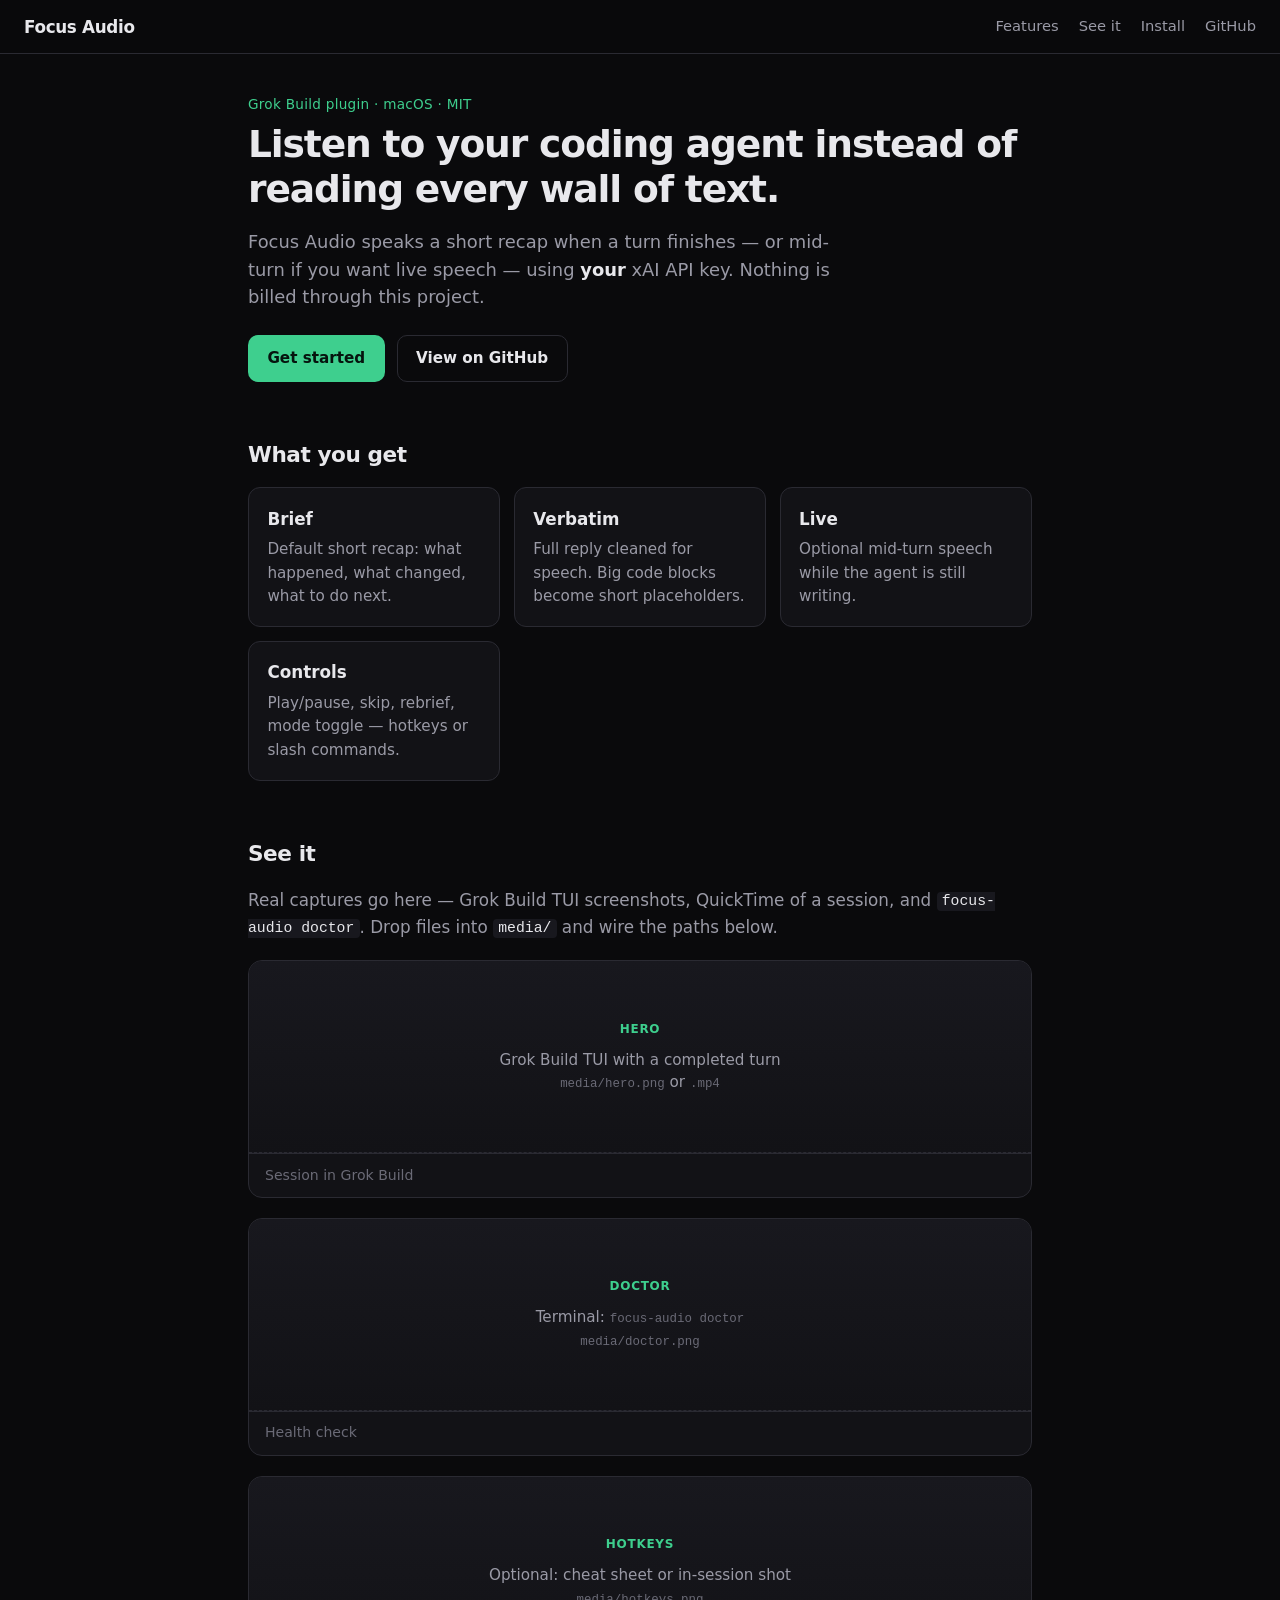
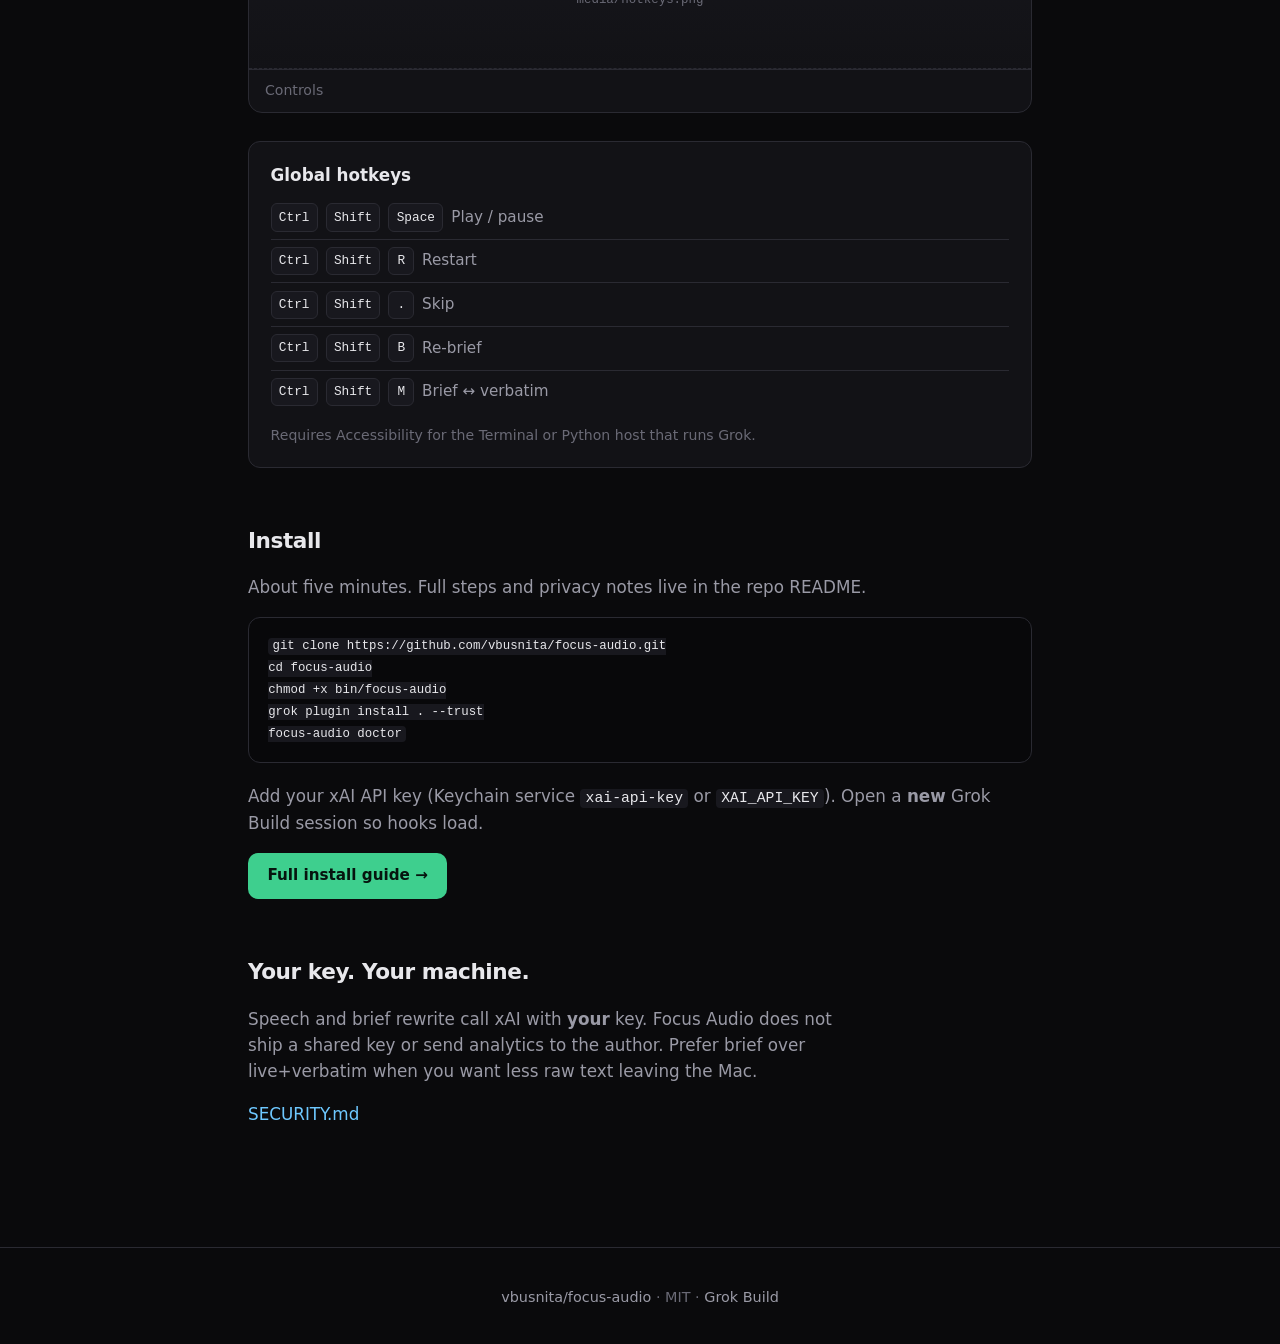
==== website/index.html @ e88de32a "Add Focus Audio showcase site under website/ Dark single-page landing with placeholders for real Gro" ====
<!DOCTYPE html>
<html lang="en">
<head>
  <meta charset="utf-8" />
  <meta name="viewport" content="width=device-width, initial-scale=1" />
  <title>Focus Audio — Spoken briefs for Grok Build</title>
  <meta name="description" content="Listen to your coding agent. Focus Audio speaks brief, verbatim, or live mid-turn audio for Grok Build using your own xAI API key." />
  <meta name="theme-color" content="#0a0a0c" />
  <meta property="og:title" content="Focus Audio" />
  <meta property="og:description" content="Spoken focus briefs for Grok Build — your xAI key, hotkeys, MIT." />
  <meta property="og:type" content="website" />
  <!-- Set after you add a real screenshot:
  <meta property="og:image" content="https://vbusnita.github.io/focus-audio/media/hero.png" />
  -->
  <link rel="stylesheet" href="styles.css" />
</head>
<body>
  <header class="top">
    <a class="brand" href="./">Focus Audio</a>
    <nav>
      <a href="#features">Features</a>
      <a href="#media">See it</a>
      <a href="#install">Install</a>
      <a href="https://github.com/vbusnita/focus-audio">GitHub</a>
    </nav>
  </header>

  <main>
    <section class="hero">
      <p class="eyebrow">Grok Build plugin · macOS · MIT</p>
      <h1>Listen to your coding agent instead of reading every wall of text.</h1>
      <p class="lede">
        Focus Audio speaks a short recap when a turn finishes — or mid-turn if you want live speech —
        using <strong>your</strong> xAI API key. Nothing is billed through this project.
      </p>
      <div class="actions">
        <a class="btn primary" href="https://github.com/vbusnita/focus-audio#install-about-five-minutes">Get started</a>
        <a class="btn ghost" href="https://github.com/vbusnita/focus-audio">View on GitHub</a>
      </div>
    </section>

    <section id="features" class="features">
      <h2>What you get</h2>
      <div class="grid">
        <article>
          <h3>Brief</h3>
          <p>Default short recap: what happened, what changed, what to do next.</p>
        </article>
        <article>
          <h3>Verbatim</h3>
          <p>Full reply cleaned for speech. Big code blocks become short placeholders.</p>
        </article>
        <article>
          <h3>Live</h3>
          <p>Optional mid-turn speech while the agent is still writing.</p>
        </article>
        <article>
          <h3>Controls</h3>
          <p>Play/pause, skip, rebrief, mode toggle — hotkeys or slash commands.</p>
        </article>
      </div>
    </section>

    <section id="media" class="media">
      <h2>See it</h2>
      <p class="section-note">
        Real captures go here — Grok Build TUI screenshots, QuickTime of a session, and
        <code>focus-audio doctor</code>. Drop files into <code>media/</code> and wire the paths below.
      </p>

      <div class="media-grid">
        <figure class="slot" data-slot="hero">
          <div class="placeholder">
            <span class="label">Hero</span>
            <p>Grok Build TUI with a completed turn<br /><code>media/hero.png</code> or <code>.mp4</code></p>
          </div>
          <!-- Uncomment when ready:
          <img src="media/hero.png" alt="Grok Build session with Focus Audio speaking" width="1600" height="1000" />
          <video controls playsinline poster="media/hero-poster.png">
            <source src="media/session.mp4" type="video/mp4" />
          </video>
          -->
          <figcaption>Session in Grok Build</figcaption>
        </figure>

        <figure class="slot" data-slot="doctor">
          <div class="placeholder">
            <span class="label">Doctor</span>
            <p>Terminal: <code>focus-audio doctor</code><br /><code>media/doctor.png</code></p>
          </div>
          <!-- Uncomment when ready:
          <img src="media/doctor.png" alt="focus-audio doctor overall OK" width="1400" height="900" />
          -->
          <figcaption>Health check</figcaption>
        </figure>

        <figure class="slot" data-slot="hotkeys">
          <div class="placeholder">
            <span class="label">Hotkeys</span>
            <p>Optional: cheat sheet or in-session shot<br /><code>media/hotkeys.png</code></p>
          </div>
          <figcaption>Controls</figcaption>
        </figure>
      </div>

      <div class="hotkeys-list">
        <h3>Global hotkeys</h3>
        <ul>
          <li><kbd>Ctrl</kbd><kbd>Shift</kbd><kbd>Space</kbd> Play / pause</li>
          <li><kbd>Ctrl</kbd><kbd>Shift</kbd><kbd>R</kbd> Restart</li>
          <li><kbd>Ctrl</kbd><kbd>Shift</kbd><kbd>.</kbd> Skip</li>
          <li><kbd>Ctrl</kbd><kbd>Shift</kbd><kbd>B</kbd> Re-brief</li>
          <li><kbd>Ctrl</kbd><kbd>Shift</kbd><kbd>M</kbd> Brief ↔ verbatim</li>
        </ul>
        <p class="hint">Requires Accessibility for the Terminal or Python host that runs Grok.</p>
      </div>
    </section>

    <section id="install" class="install">
      <h2>Install</h2>
      <p>About five minutes. Full steps and privacy notes live in the repo README.</p>
      <pre class="code"><code>git clone https://github.com/vbusnita/focus-audio.git
cd focus-audio
chmod +x bin/focus-audio
grok plugin install . --trust
focus-audio doctor</code></pre>
      <p>
        Add your xAI API key (Keychain service <code>xai-api-key</code> or <code>XAI_API_KEY</code>).
        Open a <strong>new</strong> Grok Build session so hooks load.
      </p>
      <a class="btn primary" href="https://github.com/vbusnita/focus-audio#install-about-five-minutes">Full install guide →</a>
    </section>

    <section class="privacy">
      <h2>Your key. Your machine.</h2>
      <p>
        Speech and brief rewrite call xAI with <strong>your</strong> key.
        Focus Audio does not ship a shared key or send analytics to the author.
        Prefer brief over live+verbatim when you want less raw text leaving the Mac.
      </p>
      <a href="https://github.com/vbusnita/focus-audio/blob/main/SECURITY.md">SECURITY.md</a>
    </section>
  </main>

  <footer>
    <p>
      <a href="https://github.com/vbusnita/focus-audio">vbusnita/focus-audio</a>
      · MIT
      · <a href="https://docs.x.ai/build/overview">Grok Build</a>
    </p>
  </footer>
</body>
</html>
---- website/styles.css ----
/* Focus Audio showcase — dark, quiet, product-page */

:root {
  --bg: #0a0a0c;
  --panel: #121216;
  --panel-2: #18181e;
  --border: #2a2a32;
  --text: #e8e8ec;
  --dim: #9a9aa6;
  --muted: #6a6a76;
  --green: #3ecf8e;
  --cyan: #6ec8ff;
  --max: 52rem;
  --font: "SF Pro Text", -apple-system, BlinkMacSystemFont, "Segoe UI", system-ui, sans-serif;
  --mono: "SF Mono", ui-monospace, Menlo, Consolas, monospace;
}

*,
*::before,
*::after {
  box-sizing: border-box;
}

html {
  scroll-behavior: smooth;
}

body {
  margin: 0;
  font-family: var(--font);
  font-size: 1.05rem;
  line-height: 1.55;
  color: var(--text);
  background: var(--bg);
  -webkit-font-smoothing: antialiased;
}

a {
  color: var(--cyan);
  text-decoration: none;
}

a:hover {
  text-decoration: underline;
}

code,
kbd,
pre {
  font-family: var(--mono);
}

/* —— header —— */

.top {
  position: sticky;
  top: 0;
  z-index: 10;
  display: flex;
  align-items: center;
  justify-content: space-between;
  gap: 1rem;
  padding: 0.85rem 1.5rem;
  background: rgba(10, 10, 12, 0.85);
  backdrop-filter: blur(12px);
  border-bottom: 1px solid var(--border);
}

.brand {
  font-weight: 600;
  color: var(--text);
  letter-spacing: -0.02em;
}

.brand:hover {
  text-decoration: none;
  color: var(--green);
}

nav {
  display: flex;
  flex-wrap: wrap;
  gap: 1rem 1.25rem;
  font-size: 0.92rem;
}

nav a {
  color: var(--dim);
}

nav a:hover {
  color: var(--text);
  text-decoration: none;
}

/* —— layout —— */

main {
  max-width: var(--max);
  margin: 0 auto;
  padding: 2.5rem 1.5rem 4rem;
}

section {
  margin-bottom: 3.5rem;
}

h1 {
  font-size: clamp(1.75rem, 4vw, 2.35rem);
  line-height: 1.2;
  letter-spacing: -0.03em;
  font-weight: 650;
  margin: 0.4rem 0 1rem;
}

h2 {
  font-size: 1.35rem;
  letter-spacing: -0.02em;
  margin: 0 0 1rem;
}

h3 {
  font-size: 1.05rem;
  margin: 0 0 0.4rem;
}

.eyebrow {
  color: var(--green);
  font-size: 0.85rem;
  font-weight: 500;
  margin: 0;
  letter-spacing: 0.02em;
}

.lede {
  color: var(--dim);
  font-size: 1.12rem;
  max-width: 38rem;
  margin: 0 0 1.5rem;
}

.lede strong {
  color: var(--text);
  font-weight: 600;
}

.section-note {
  color: var(--dim);
  margin: 0 0 1.25rem;
}

.section-note code {
  font-size: 0.88em;
  color: var(--text);
  background: var(--panel-2);
  padding: 0.1em 0.35em;
  border-radius: 4px;
}

/* —— buttons —— */

.actions {
  display: flex;
  flex-wrap: wrap;
  gap: 0.75rem;
}

.btn {
  display: inline-flex;
  align-items: center;
  padding: 0.65rem 1.15rem;
  border-radius: 10px;
  font-weight: 550;
  font-size: 0.95rem;
  border: 1px solid transparent;
  transition: background 0.15s, border-color 0.15s, color 0.15s;
}

.btn:hover {
  text-decoration: none;
}

.btn.primary {
  background: var(--green);
  color: #06140e;
}

.btn.primary:hover {
  filter: brightness(1.06);
}

.btn.ghost {
  background: transparent;
  color: var(--text);
  border-color: var(--border);
}

.btn.ghost:hover {
  border-color: var(--dim);
  background: var(--panel);
}

/* —— features —— */

.grid {
  display: grid;
  grid-template-columns: repeat(auto-fit, minmax(12rem, 1fr));
  gap: 0.85rem;
}

.grid article {
  background: var(--panel);
  border: 1px solid var(--border);
  border-radius: 12px;
  padding: 1.1rem 1.15rem;
}

.grid p {
  margin: 0;
  color: var(--dim);
  font-size: 0.95rem;
}

/* —— media placeholders —— */

.media-grid {
  display: grid;
  gap: 1.25rem;
}

.slot {
  margin: 0;
  background: var(--panel);
  border: 1px solid var(--border);
  border-radius: 14px;
  overflow: hidden;
}

.slot figcaption {
  padding: 0.65rem 1rem;
  font-size: 0.88rem;
  color: var(--muted);
  border-top: 1px solid var(--border);
}

.placeholder {
  min-height: 12rem;
  display: flex;
  flex-direction: column;
  align-items: center;
  justify-content: center;
  text-align: center;
  padding: 2rem 1.25rem;
  background:
    linear-gradient(180deg, var(--panel-2) 0%, var(--panel) 100%);
  border-bottom: 1px dashed var(--border);
}

.placeholder .label {
  display: inline-block;
  font-size: 0.75rem;
  font-weight: 600;
  text-transform: uppercase;
  letter-spacing: 0.06em;
  color: var(--green);
  margin-bottom: 0.65rem;
}

.placeholder p {
  margin: 0;
  color: var(--dim);
  font-size: 0.95rem;
  line-height: 1.5;
}

.placeholder code {
  font-size: 0.82em;
  color: var(--muted);
}

.slot img,
.slot video {
  display: block;
  width: 100%;
  height: auto;
  vertical-align: middle;
  background: #000;
}

/* when real media is wired, hide placeholder by removing it from HTML */

.hotkeys-list {
  margin-top: 1.75rem;
  padding: 1.25rem 1.35rem;
  background: var(--panel);
  border: 1px solid var(--border);
  border-radius: 12px;
}

.hotkeys-list h3 {
  margin-top: 0;
}

.hotkeys-list ul {
  list-style: none;
  padding: 0;
  margin: 0.5rem 0 0.75rem;
}

.hotkeys-list li {
  display: flex;
  flex-wrap: wrap;
  align-items: center;
  gap: 0.35rem 0.5rem;
  padding: 0.45rem 0;
  border-bottom: 1px solid var(--border);
  color: var(--dim);
  font-size: 0.95rem;
}

.hotkeys-list li:last-of-type {
  border-bottom: none;
}

kbd {
  display: inline-block;
  min-width: 1.6rem;
  padding: 0.2rem 0.45rem;
  font-size: 0.8rem;
  color: var(--text);
  background: var(--panel-2);
  border: 1px solid var(--border);
  border-radius: 6px;
  text-align: center;
}

.hint {
  margin: 0;
  font-size: 0.88rem;
  color: var(--muted);
}

/* —— install —— */

.code {
  margin: 1rem 0 1.25rem;
  padding: 1.1rem 1.2rem;
  background: #08080a;
  border: 1px solid var(--border);
  border-radius: 12px;
  overflow-x: auto;
  font-size: 0.88rem;
  line-height: 1.55;
  color: #c8e6d0;
}

.install p {
  color: var(--dim);
}

.install code {
  font-size: 0.88em;
  background: var(--panel-2);
  padding: 0.1em 0.35em;
  border-radius: 4px;
  color: var(--text);
}

/* —— privacy —— */

.privacy p {
  color: var(--dim);
  max-width: 38rem;
}

/* —— footer —— */

footer {
  border-top: 1px solid var(--border);
  padding: 1.5rem;
  text-align: center;
  color: var(--muted);
  font-size: 0.9rem;
}

footer a {
  color: var(--dim);
}

footer a:hover {
  color: var(--text);
}

@media (max-width: 560px) {
  .top {
    flex-direction: column;
    align-items: flex-start;
  }

  nav {
    gap: 0.75rem 1rem;
  }
}
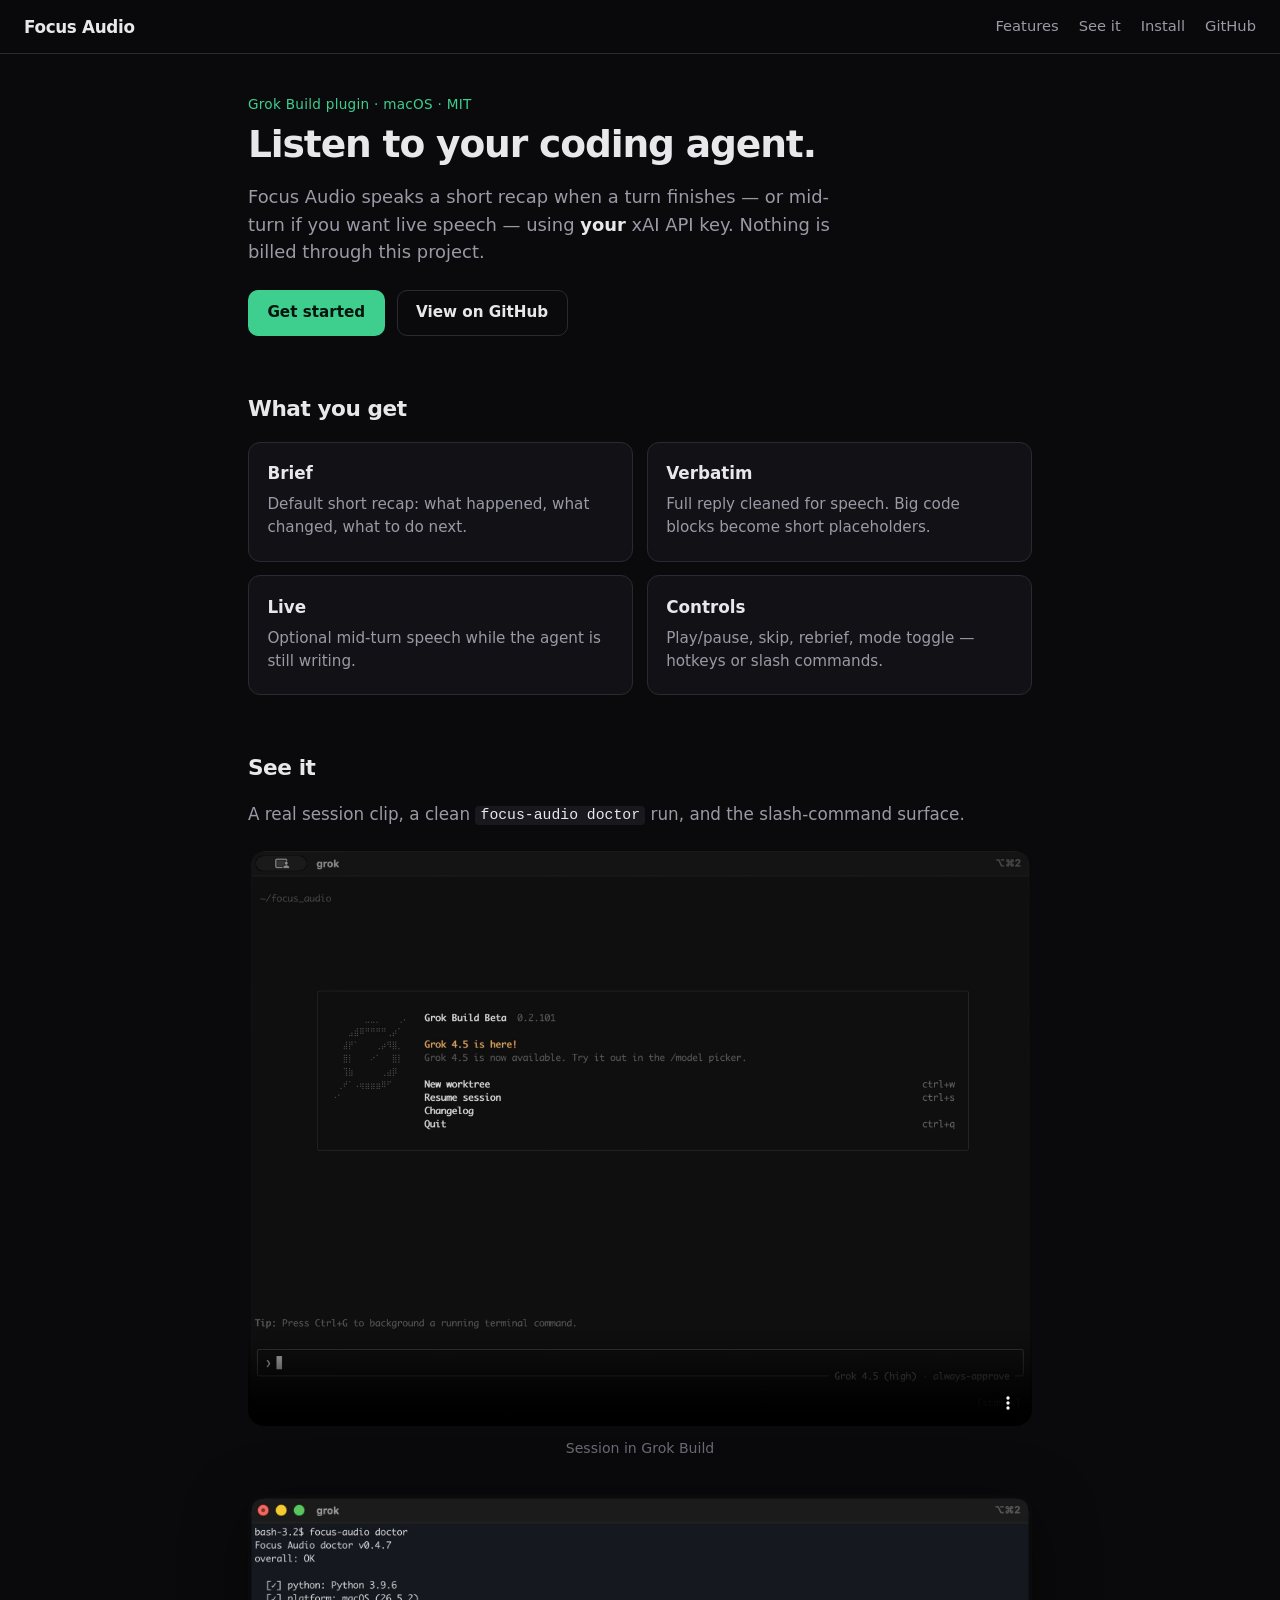
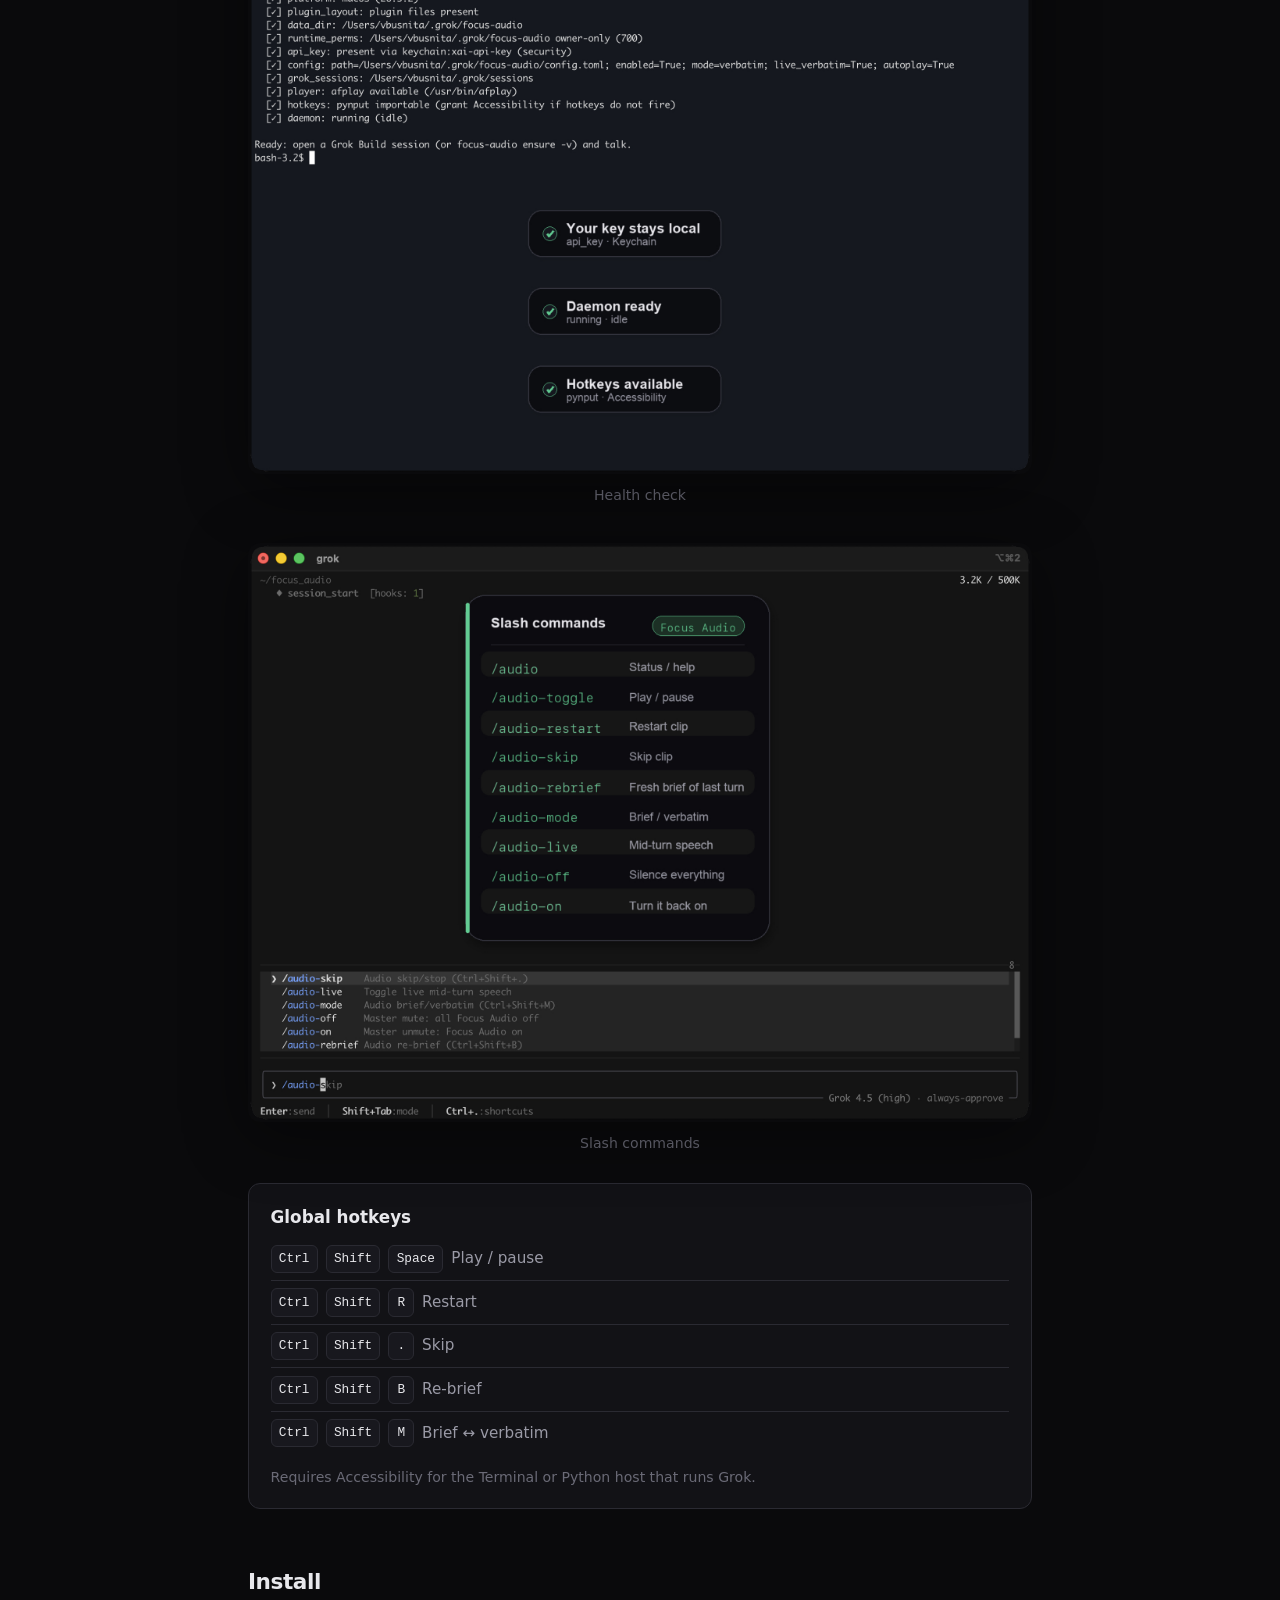
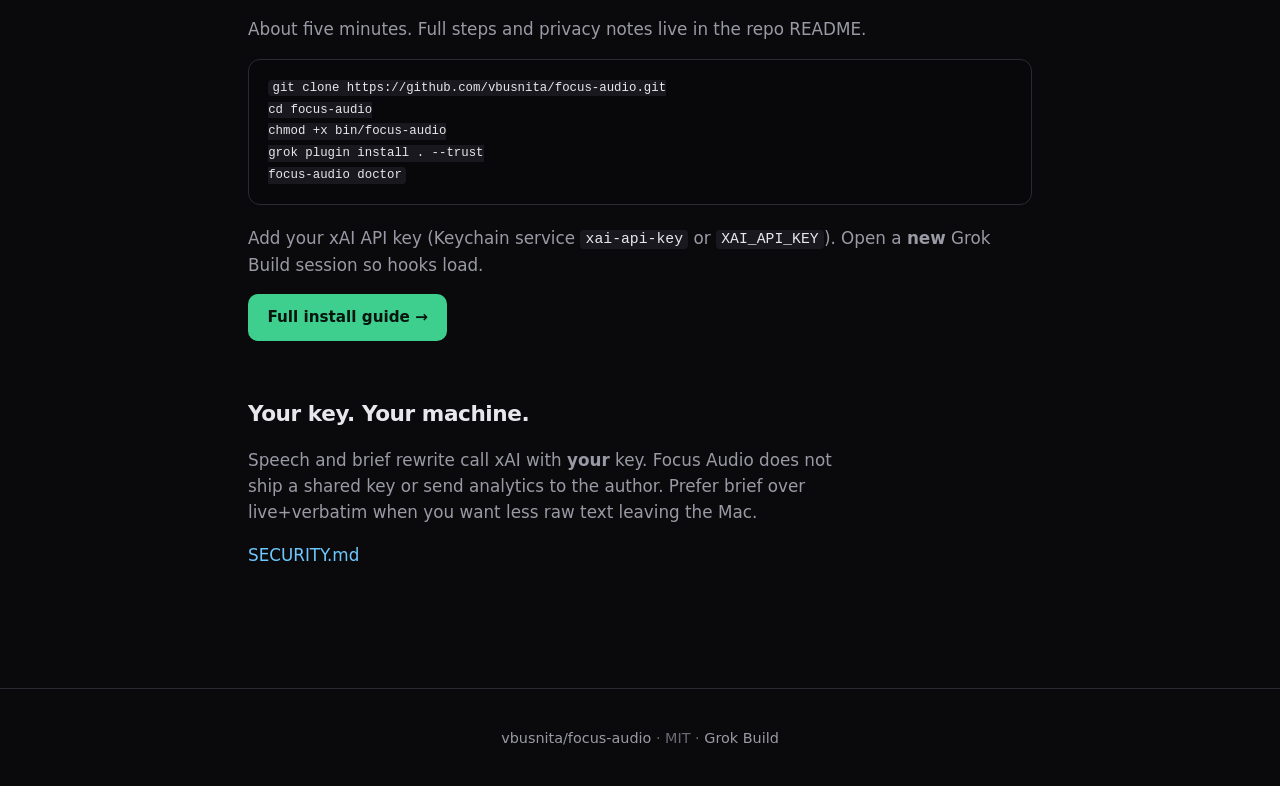
==== commit 06be1f50: "Ship See it media and shorten the hero title Wire real session clip (WebM+alpha + MP4 fallback), doc" ====
--- a/website/index.html
+++ b/website/index.html
@@ -9,9 +9,7 @@
   <meta property="og:title" content="Focus Audio" />
   <meta property="og:description" content="Spoken focus briefs for Grok Build — your xAI key, hotkeys, MIT." />
   <meta property="og:type" content="website" />
-  <!-- Set after you add a real screenshot:
-  <meta property="og:image" content="https://vbusnita.github.io/focus-audio/media/hero.png" />
-  -->
+  <meta property="og:image" content="https://vbusnita.github.io/focus-audio/media/doctor.png" />
   <link rel="stylesheet" href="styles.css" />
 </head>
 <body>
@@ -28,7 +26,7 @@
   <main>
     <section class="hero">
       <p class="eyebrow">Grok Build plugin · macOS · MIT</p>
-      <h1>Listen to your coding agent instead of reading every wall of text.</h1>
+      <h1>Listen to your coding agent.</h1>
       <p class="lede">
         Focus Audio speaks a short recap when a turn finishes — or mid-turn if you want live speech —
         using <strong>your</strong> xAI API key. Nothing is billed through this project.
@@ -64,42 +62,46 @@
     <section id="media" class="media">
       <h2>See it</h2>
       <p class="section-note">
-        Real captures go here — Grok Build TUI screenshots, QuickTime of a session, and
-        <code>focus-audio doctor</code>. Drop files into <code>media/</code> and wire the paths below.
+        A real session clip, a clean <code>focus-audio doctor</code> run, and the slash-command surface.
       </p>
 
       <div class="media-grid">
         <figure class="slot" data-slot="hero">
-          <div class="placeholder">
-            <span class="label">Hero</span>
-            <p>Grok Build TUI with a completed turn<br /><code>media/hero.png</code> or <code>.mp4</code></p>
-          </div>
-          <!-- Uncomment when ready:
-          <img src="media/hero.png" alt="Grok Build session with Focus Audio speaking" width="1600" height="1000" />
-          <video controls playsinline poster="media/hero-poster.png">
-            <source src="media/session.mp4" type="video/mp4" />
+          <video
+            controls
+            playsinline
+            preload="metadata"
+            poster="media/hero-poster.jpg"
+            width="2702"
+            height="1994"
+          >
+            <!-- WebM+alpha: true transparent exterior (no black plate). MP4 fallback paints --bg. -->
+            <source src="media/hero.webm" type="video/webm" />
+            <source src="media/hero.mp4" type="video/mp4" />
           </video>
-          -->
           <figcaption>Session in Grok Build</figcaption>
         </figure>
 
         <figure class="slot" data-slot="doctor">
-          <div class="placeholder">
-            <span class="label">Doctor</span>
-            <p>Terminal: <code>focus-audio doctor</code><br /><code>media/doctor.png</code></p>
-          </div>
-          <!-- Uncomment when ready:
-          <img src="media/doctor.png" alt="focus-audio doctor overall OK" width="1400" height="900" />
-          -->
+          <img
+            src="media/doctor.png"
+            alt="focus-audio doctor: overall OK with all checks passed"
+            width="2008"
+            height="1482"
+            loading="lazy"
+          />
           <figcaption>Health check</figcaption>
         </figure>
 
         <figure class="slot" data-slot="hotkeys">
-          <div class="placeholder">
-            <span class="label">Hotkeys</span>
-            <p>Optional: cheat sheet or in-session shot<br /><code>media/hotkeys.png</code></p>
-          </div>
-          <figcaption>Controls</figcaption>
+          <img
+            src="media/hotkeys.png"
+            alt="Focus Audio slash commands for play, skip, rebrief, mode, and live"
+            width="2008"
+            height="1482"
+            loading="lazy"
+          />
+          <figcaption>Slash commands</figcaption>
         </figure>
       </div>
 
--- a/website/styles.css
+++ b/website/styles.css
@@ -201,18 +201,22 @@
 }
 
 /* —— features —— */
+/* Fixed 2×2 so four tiles stay balanced (auto-fit left Controls alone on row 2). */
 
 .grid {
   display: grid;
-  grid-template-columns: repeat(auto-fit, minmax(12rem, 1fr));
+  grid-template-columns: repeat(2, minmax(0, 1fr));
   gap: 0.85rem;
 }
 
 .grid article {
+  display: flex;
+  flex-direction: column;
   background: var(--panel);
   border: 1px solid var(--border);
   border-radius: 12px;
   padding: 1.1rem 1.15rem;
+  min-height: 7.5rem;
 }
 
 .grid p {
@@ -221,73 +225,81 @@
   font-size: 0.95rem;
 }
 
-/* —— media placeholders —— */
+@media (max-width: 420px) {
+  .grid {
+    grid-template-columns: 1fr;
+  }
+
+  .grid article {
+    min-height: 0;
+  }
+}
+
+/* —— media (See it) —— */
+/* Transparent frames: assets carry their own window chrome + soft shadow.
+   Full-width stack so doctor / slash-command shots stay legible (not half-width). */
 
 .media-grid {
   display: grid;
-  gap: 1.25rem;
+  grid-template-columns: 1fr;
+  gap: 2.25rem;
 }
 
 .slot {
   margin: 0;
-  background: var(--panel);
-  border: 1px solid var(--border);
-  border-radius: 14px;
-  overflow: hidden;
+  background: transparent;
+  border: none;
+  border-radius: 0;
+  overflow: visible;
 }
 
 .slot figcaption {
-  padding: 0.65rem 1rem;
+  padding: 0.7rem 0.25rem 0;
   font-size: 0.88rem;
   color: var(--muted);
-  border-top: 1px solid var(--border);
-}
-
-.placeholder {
-  min-height: 12rem;
-  display: flex;
-  flex-direction: column;
-  align-items: center;
-  justify-content: center;
+  border-top: none;
   text-align: center;
-  padding: 2rem 1.25rem;
-  background:
-    linear-gradient(180deg, var(--panel-2) 0%, var(--panel) 100%);
-  border-bottom: 1px dashed var(--border);
-}
-
-.placeholder .label {
-  display: inline-block;
-  font-size: 0.75rem;
-  font-weight: 600;
-  text-transform: uppercase;
-  letter-spacing: 0.06em;
-  color: var(--green);
-  margin-bottom: 0.65rem;
-}
-
-.placeholder p {
-  margin: 0;
-  color: var(--dim);
-  font-size: 0.95rem;
-  line-height: 1.5;
-}
-
-.placeholder code {
-  font-size: 0.82em;
-  color: var(--muted);
-}
-
-.slot img,
+  background: transparent;
+}
+
+.slot img {
+  display: block;
+  width: 100%;
+  height: auto;
+  vertical-align: middle;
+  background: transparent;
+  border-radius: 12px;
+  /* Depth without a solid white/gray panel behind the shot.
+     Safe on PNGs whose exterior matches --bg so the shadow reads as window depth. */
+  filter: drop-shadow(0 14px 32px rgba(0, 0, 0, 0.45));
+}
+
+/*
+  Hero video:
+  - Prefer WebM (VP9 + alpha): exterior is truly transparent so the page shows
+    through the rounded window — no black plate.
+  - MP4 fallback: no alpha; exterior pixels are painted --bg.
+  Never put filter:drop-shadow on the <video> itself: on opaque MP4 the shadow
+  follows the full rectangle and reads as a black card behind the terminal.
+*/
 .slot video {
   display: block;
   width: 100%;
   height: auto;
+  max-height: none;
   vertical-align: middle;
-  background: #000;
-}
-
-/* when real media is wired, hide placeholder by removing it from HTML */
+  object-fit: contain;
+  background: transparent;
+  border: none;
+  border-radius: 16px;
+  filter: none;
+  box-shadow: none;
+}
+
+.slot[data-slot="hero"] {
+  background: transparent;
+  overflow: visible;
+}
 
 .hotkeys-list {
   margin-top: 1.75rem;
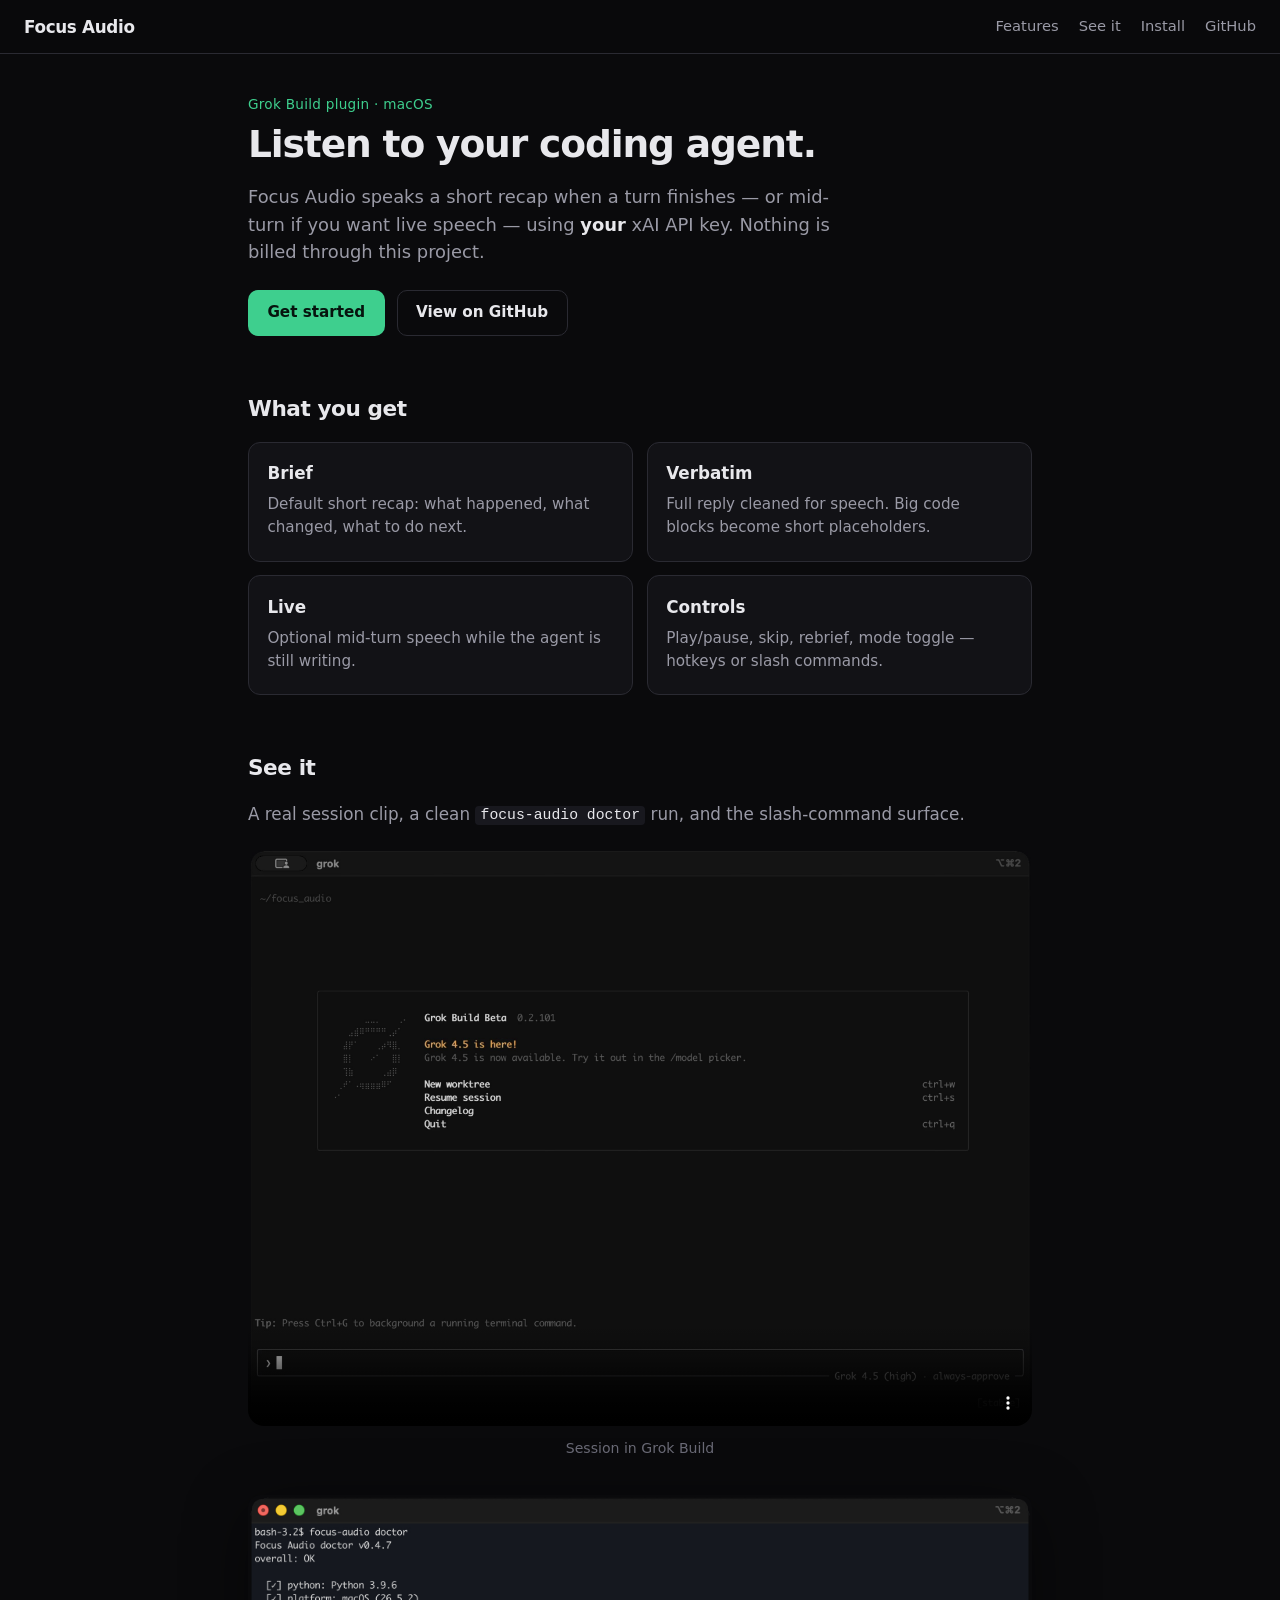
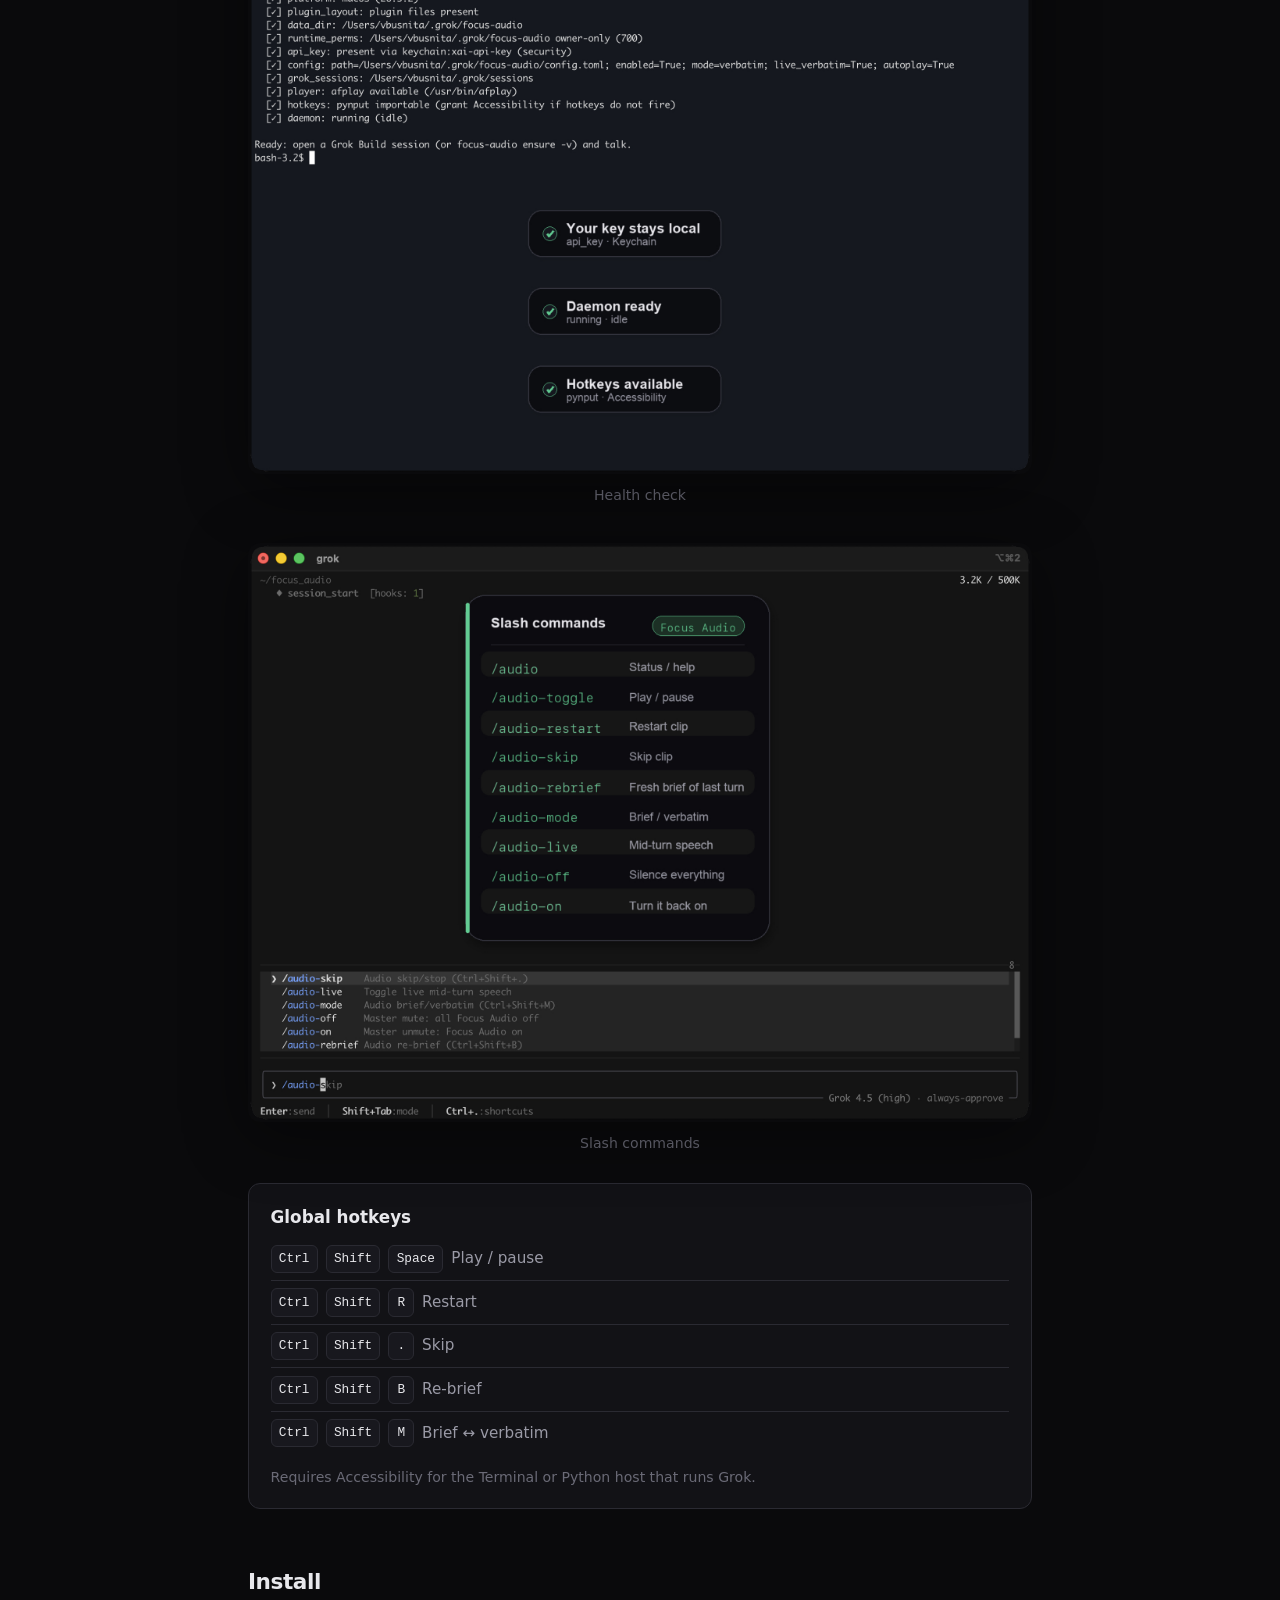
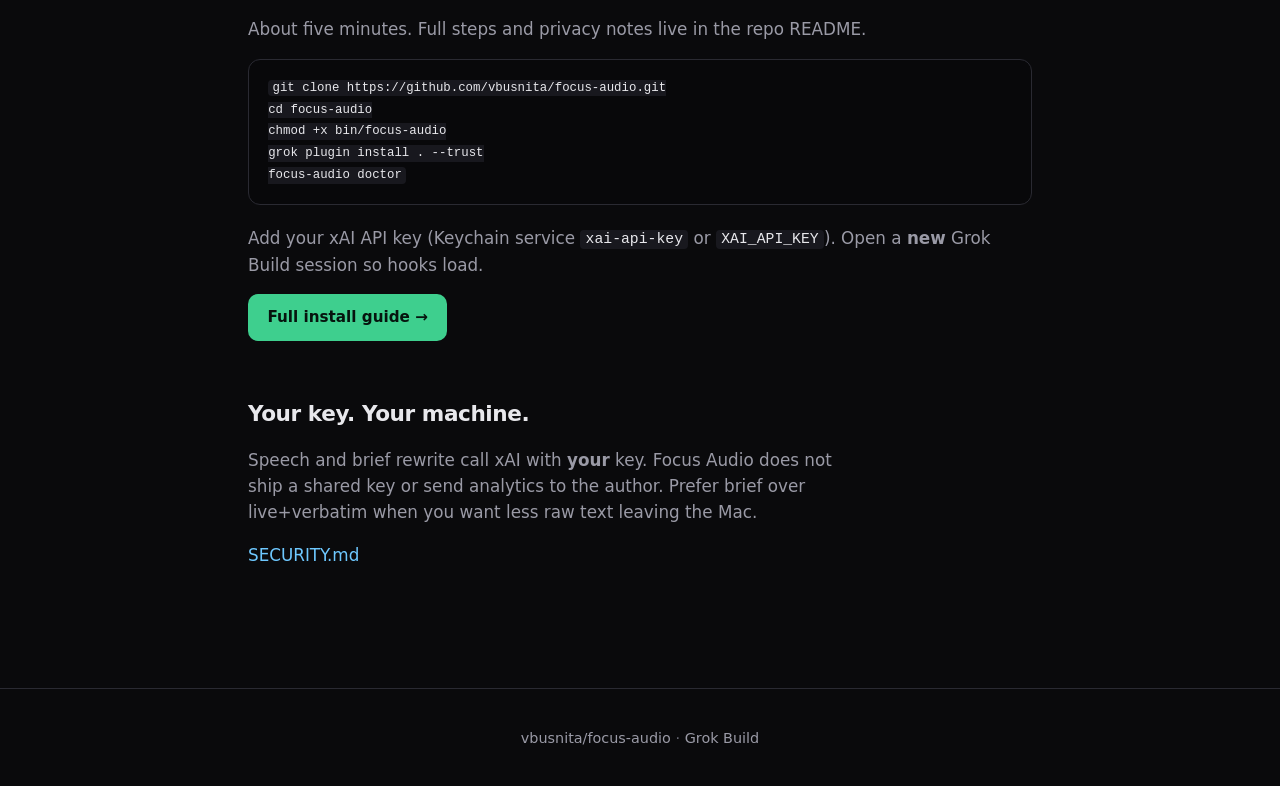
==== commit 17f6c303: "Strip MIT from the showcase site hero and footer. Keep the landing page focused on product positioni" ====
--- a/website/index.html
+++ b/website/index.html
@@ -7,7 +7,7 @@
   <meta name="description" content="Listen to your coding agent. Focus Audio speaks brief, verbatim, or live mid-turn audio for Grok Build using your own xAI API key." />
   <meta name="theme-color" content="#0a0a0c" />
   <meta property="og:title" content="Focus Audio" />
-  <meta property="og:description" content="Spoken focus briefs for Grok Build — your xAI key, hotkeys, MIT." />
+  <meta property="og:description" content="Spoken focus briefs for Grok Build — your xAI key, hotkeys." />
   <meta property="og:type" content="website" />
   <meta property="og:image" content="https://vbusnita.github.io/focus-audio/media/doctor.png" />
   <link rel="stylesheet" href="styles.css" />
@@ -25,7 +25,7 @@
 
   <main>
     <section class="hero">
-      <p class="eyebrow">Grok Build plugin · macOS · MIT</p>
+      <p class="eyebrow">Grok Build plugin · macOS</p>
       <h1>Listen to your coding agent.</h1>
       <p class="lede">
         Focus Audio speaks a short recap when a turn finishes — or mid-turn if you want live speech —
@@ -147,7 +147,6 @@
   <footer>
     <p>
       <a href="https://github.com/vbusnita/focus-audio">vbusnita/focus-audio</a>
-      · MIT
       · <a href="https://docs.x.ai/build/overview">Grok Build</a>
     </p>
   </footer>
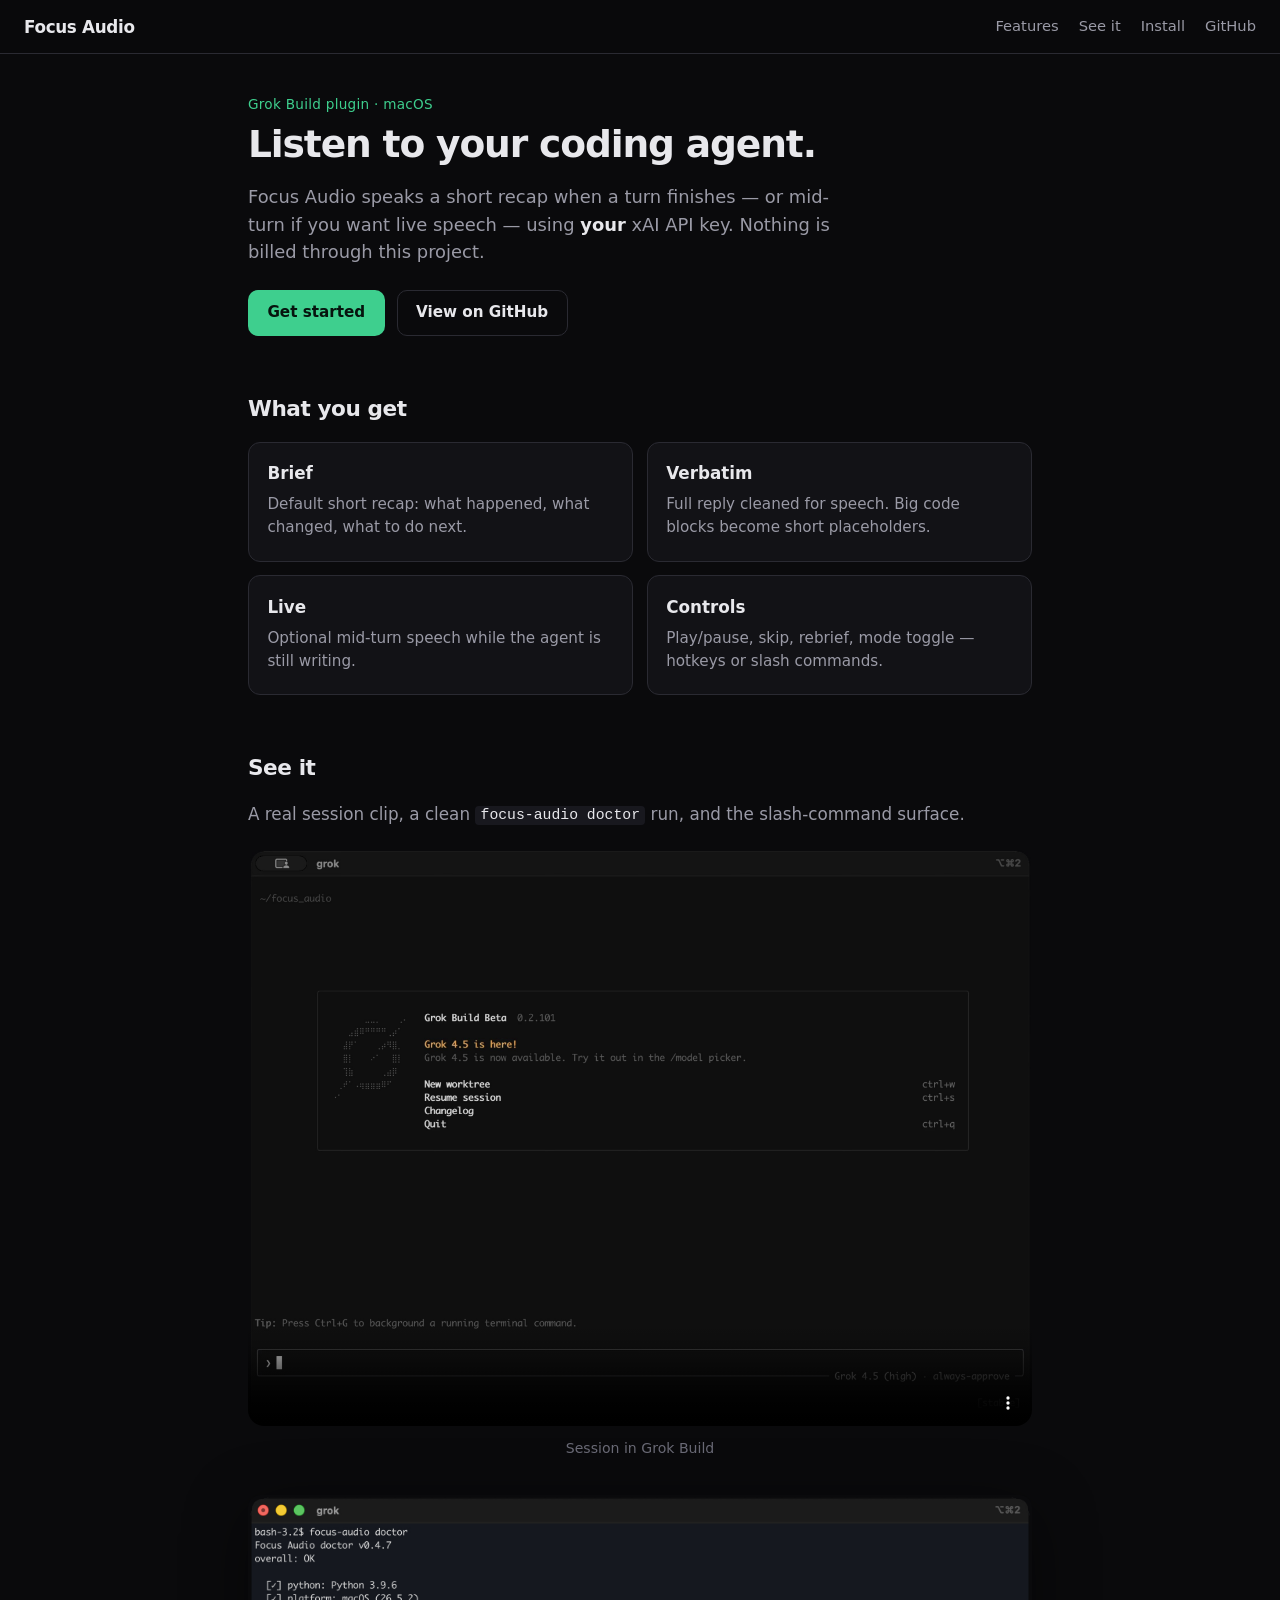
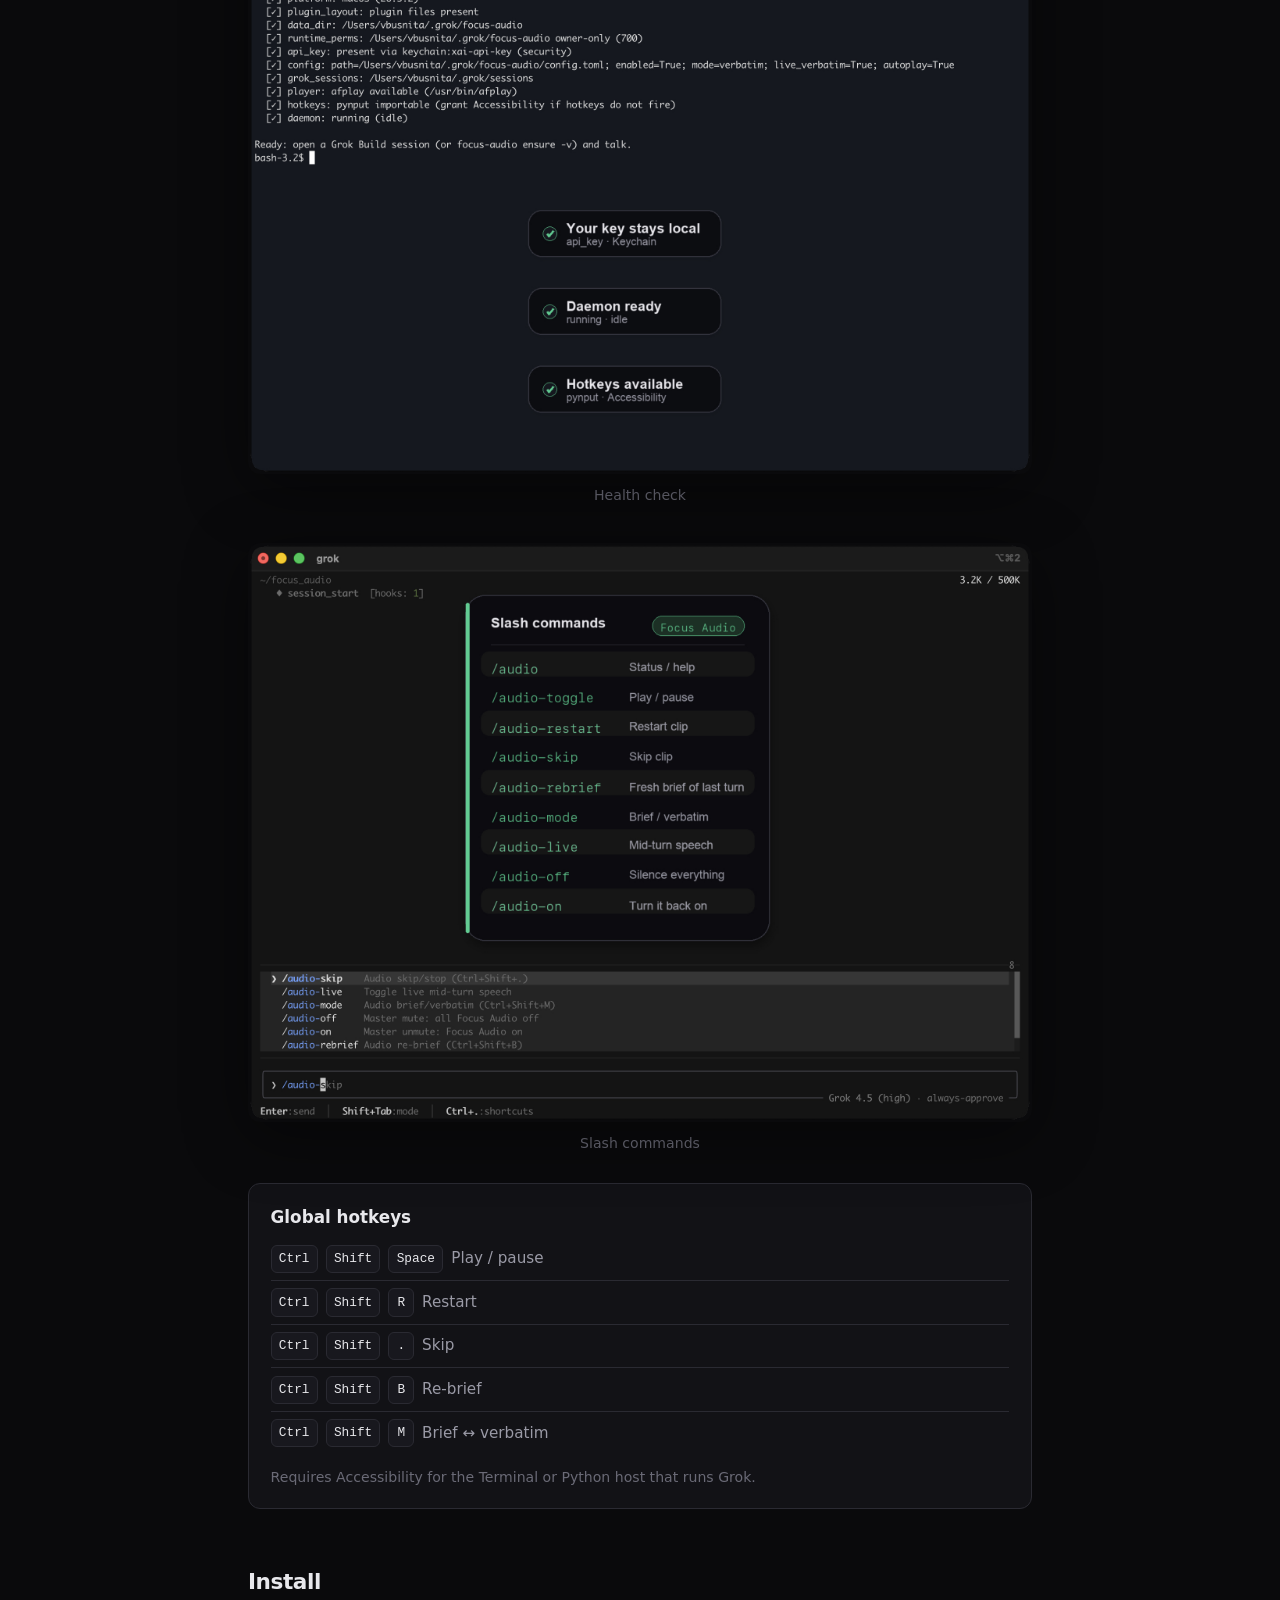
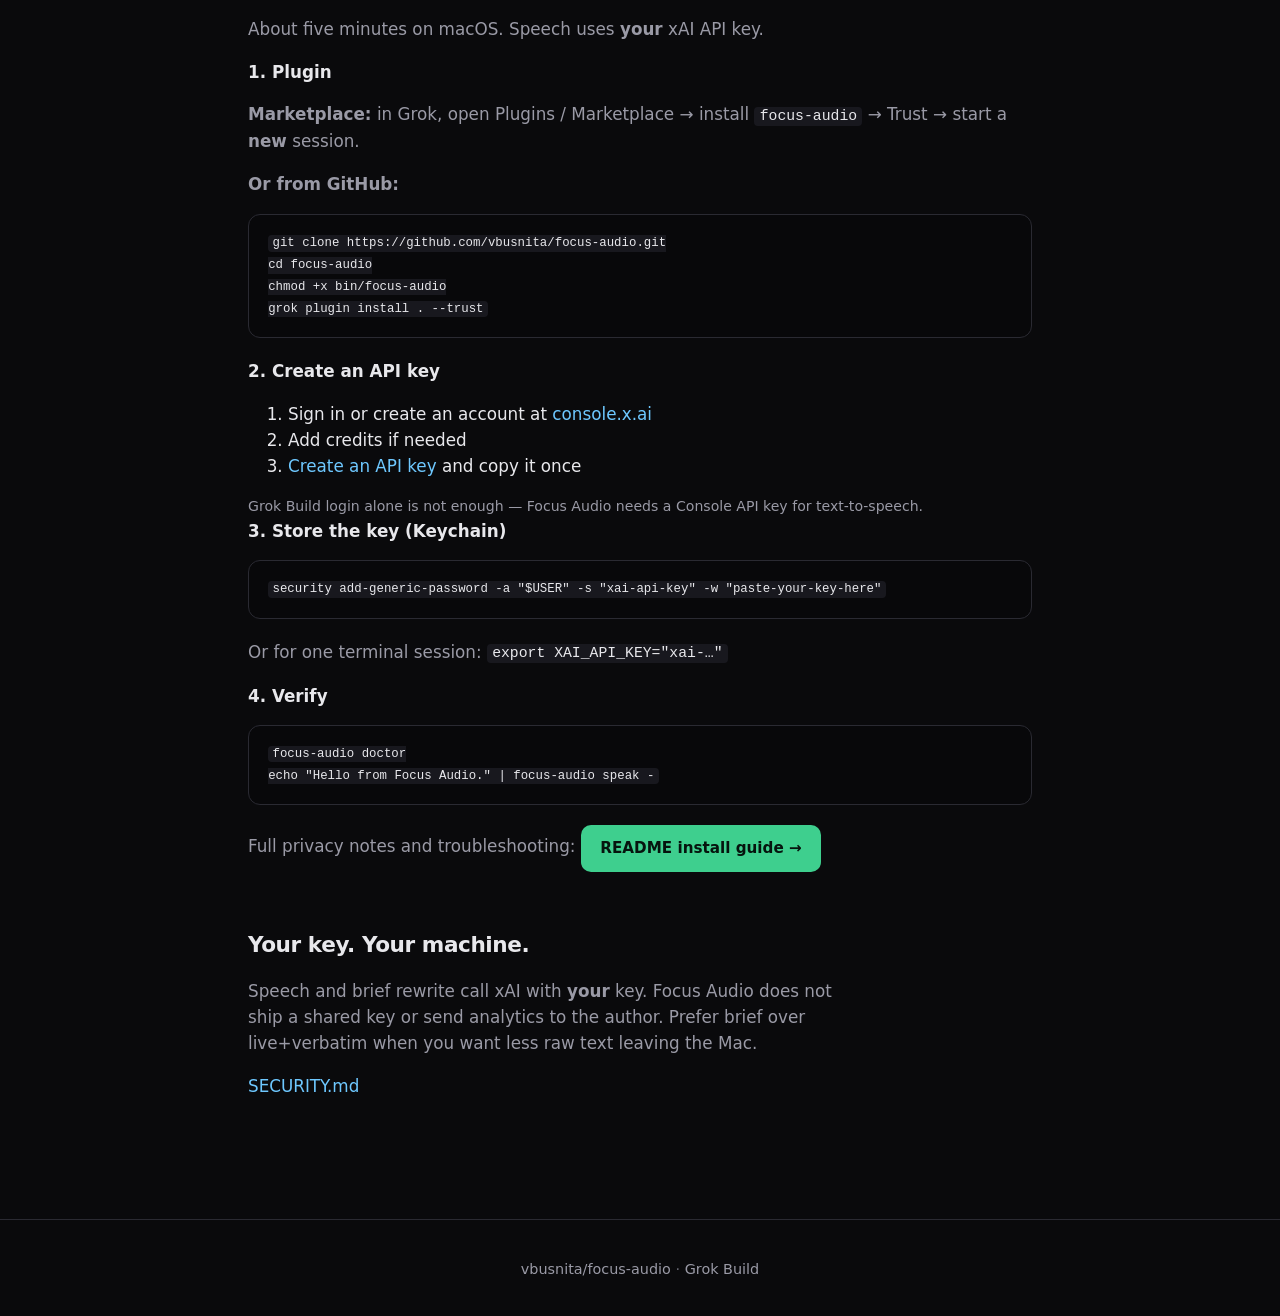
==== commit df45f58e: "Clarify marketplace install and Console API key setup. Document marketplace vs git paths, first-time" ====
--- a/website/index.html
+++ b/website/index.html
@@ -120,17 +120,36 @@
 
     <section id="install" class="install">
       <h2>Install</h2>
-      <p>About five minutes. Full steps and privacy notes live in the repo README.</p>
+      <p>About five minutes on macOS. Speech uses <strong>your</strong> xAI API key.</p>
+
+      <h3>1. Plugin</h3>
+      <p><strong>Marketplace:</strong> in Grok, open Plugins / Marketplace → install <code>focus-audio</code> → Trust → start a <strong>new</strong> session.</p>
+      <p><strong>Or from GitHub:</strong></p>
       <pre class="code"><code>git clone https://github.com/vbusnita/focus-audio.git
 cd focus-audio
 chmod +x bin/focus-audio
-grok plugin install . --trust
-focus-audio doctor</code></pre>
+grok plugin install . --trust</code></pre>
+
+      <h3>2. Create an API key</h3>
+      <ol>
+        <li>Sign in or create an account at <a href="https://console.x.ai/">console.x.ai</a></li>
+        <li>Add credits if needed</li>
+        <li><a href="https://console.x.ai/team/default/api-keys">Create an API key</a> and copy it once</li>
+      </ol>
+      <p class="hint">Grok Build login alone is not enough — Focus Audio needs a Console API key for text-to-speech.</p>
+
+      <h3>3. Store the key (Keychain)</h3>
+      <pre class="code"><code>security add-generic-password -a "$USER" -s "xai-api-key" -w "paste-your-key-here"</code></pre>
+      <p>Or for one terminal session: <code>export XAI_API_KEY="xai-…"</code></p>
+
+      <h3>4. Verify</h3>
+      <pre class="code"><code>focus-audio doctor
+echo "Hello from Focus Audio." | focus-audio speak -</code></pre>
+
       <p>
-        Add your xAI API key (Keychain service <code>xai-api-key</code> or <code>XAI_API_KEY</code>).
-        Open a <strong>new</strong> Grok Build session so hooks load.
+        Full privacy notes and troubleshooting:
+        <a class="btn primary" href="https://github.com/vbusnita/focus-audio#install-about-five-minutes">README install guide →</a>
       </p>
-      <a class="btn primary" href="https://github.com/vbusnita/focus-audio#install-about-five-minutes">Full install guide →</a>
     </section>
 
     <section class="privacy">
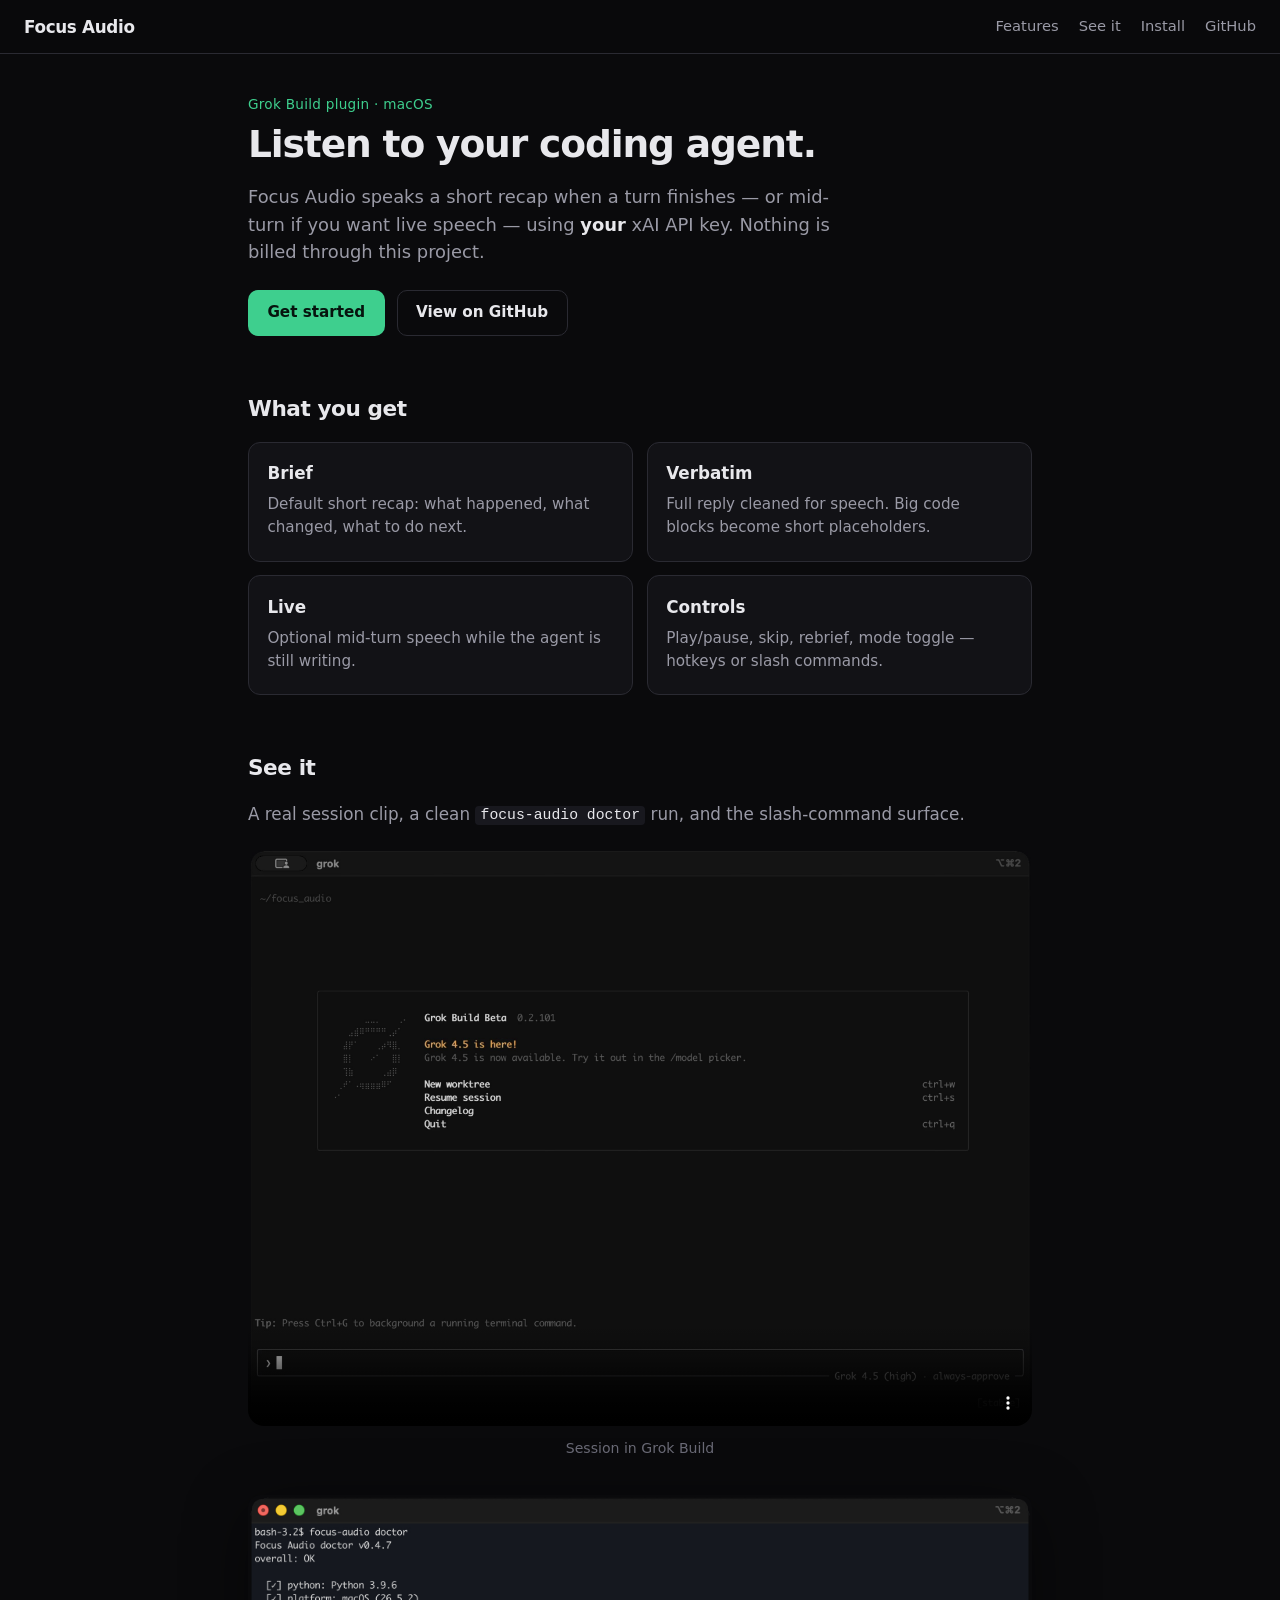
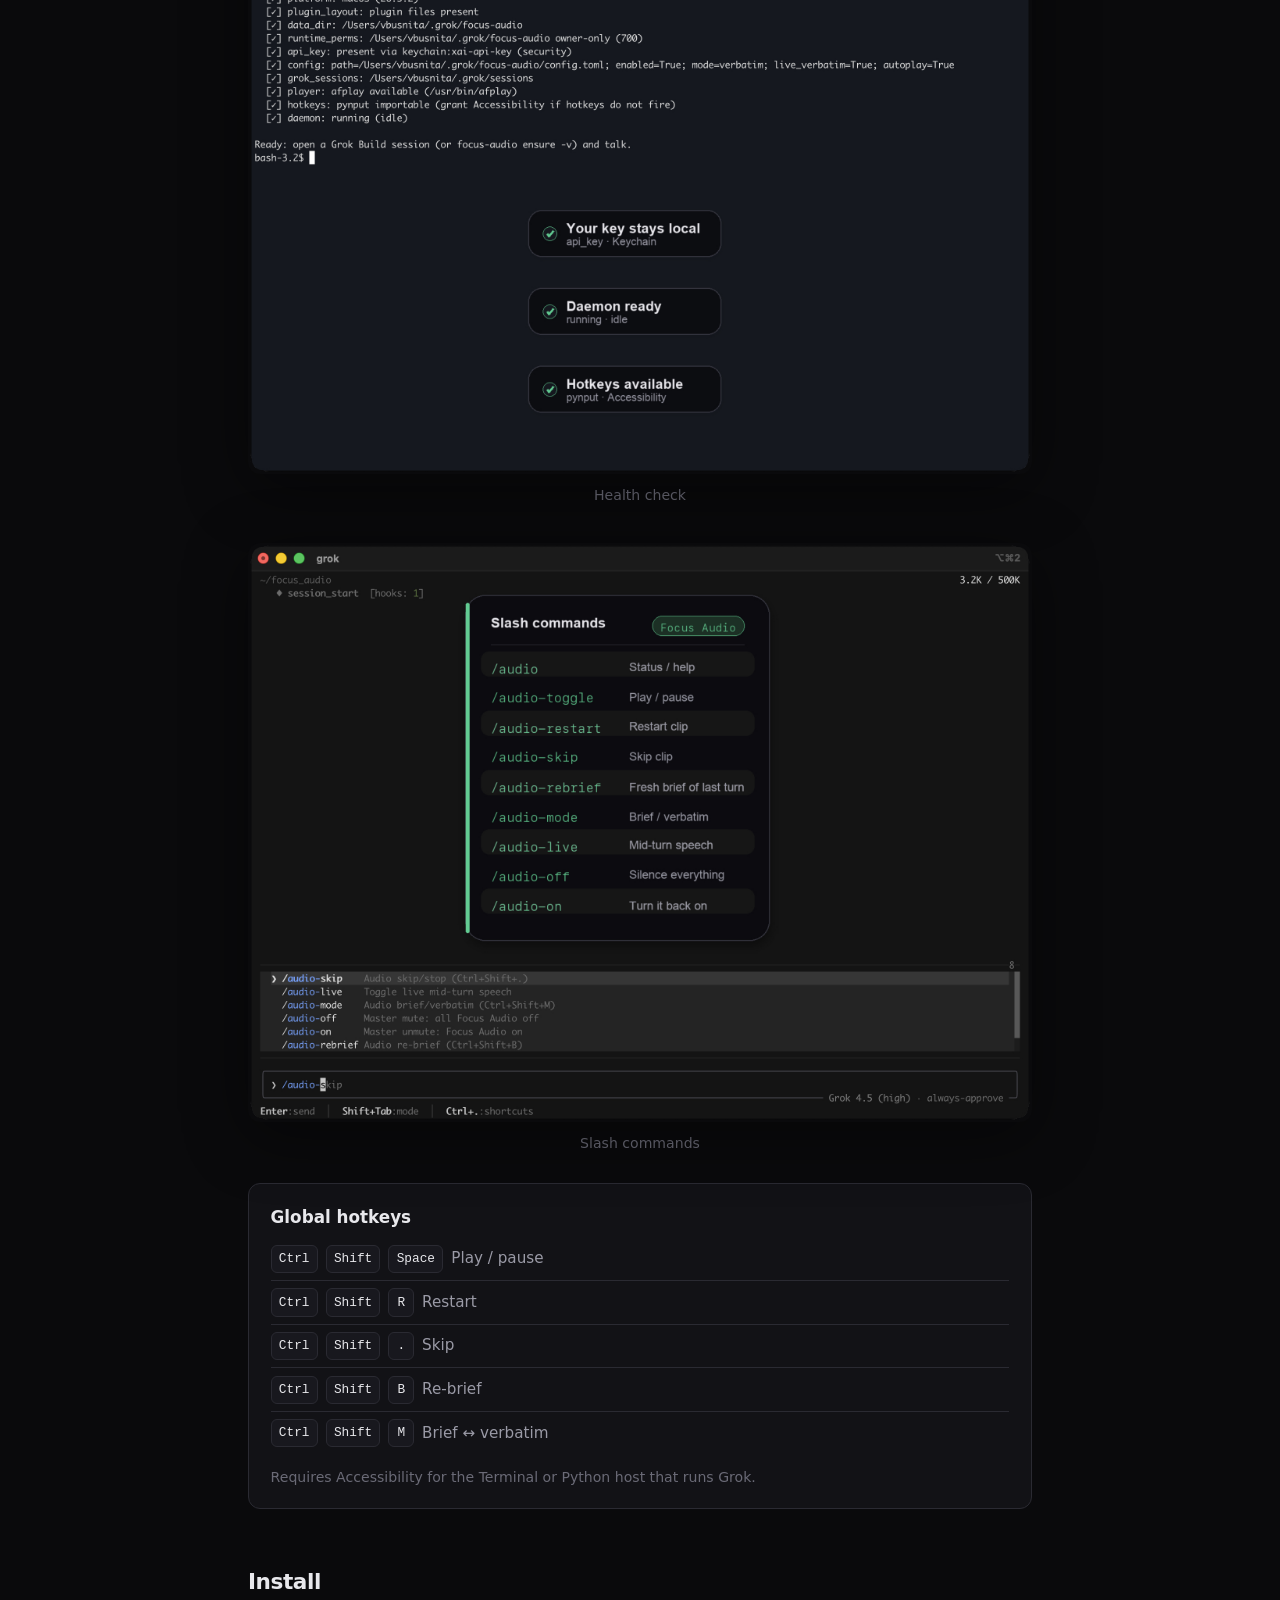
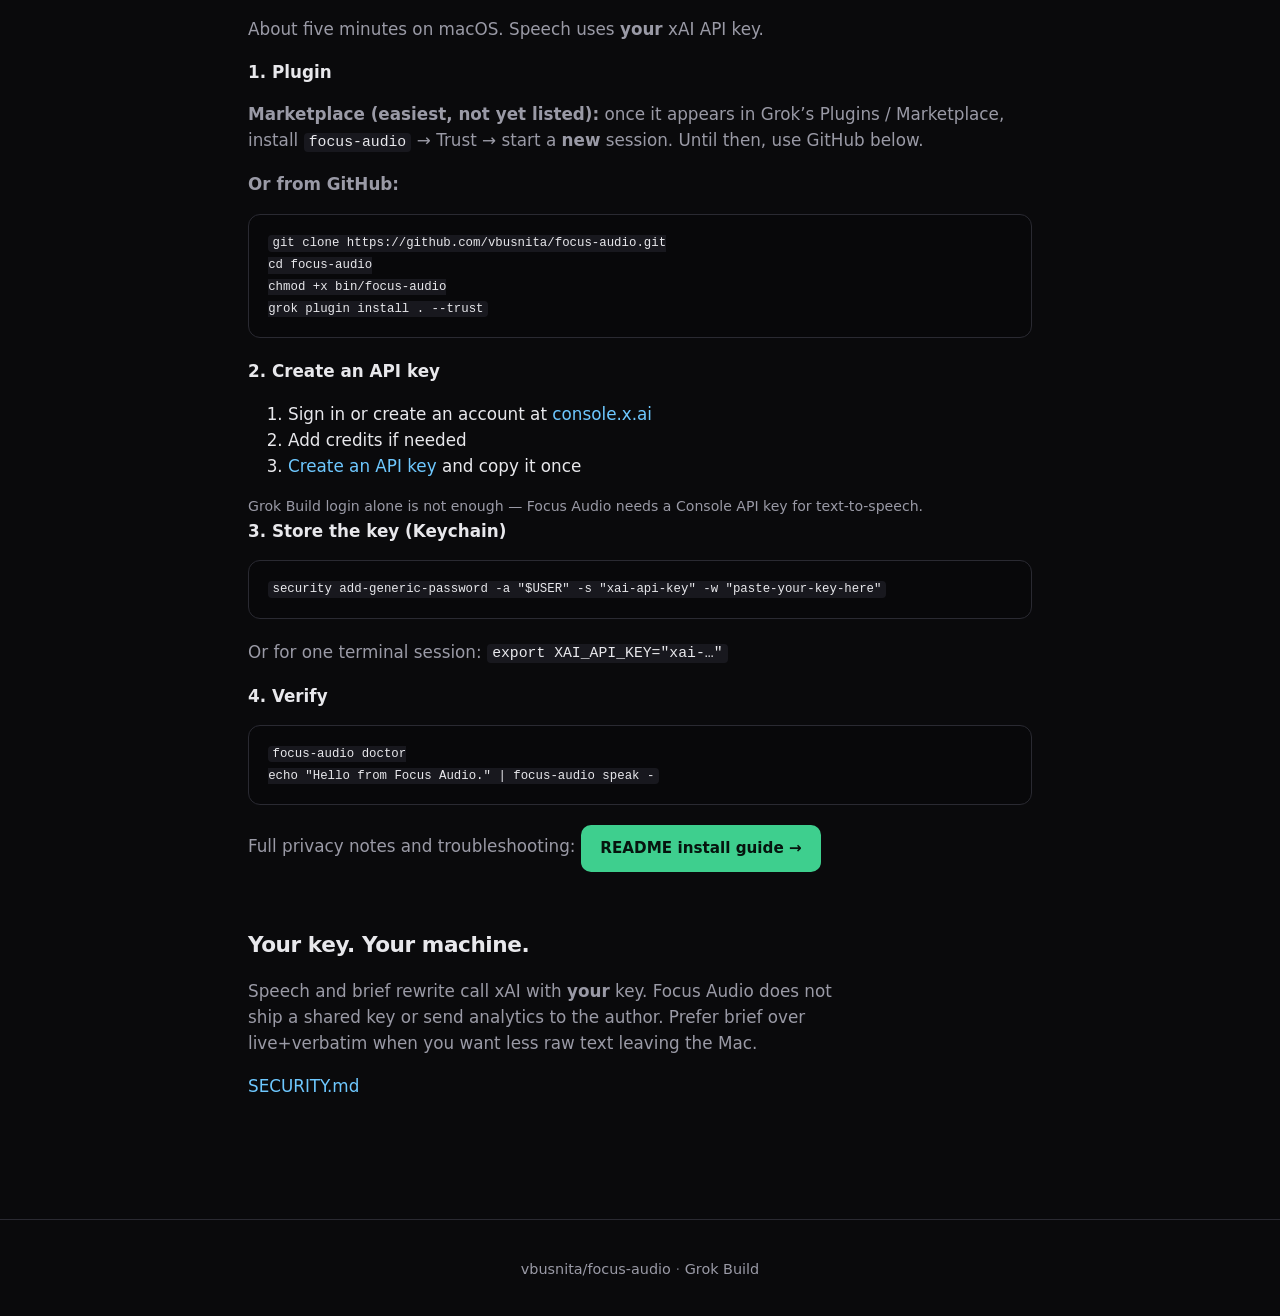
==== commit fef5a48e: "Clarify marketplace option is not listed yet. Avoid “when listed” ambiguity; point users at GitHub u" ====
--- a/website/index.html
+++ b/website/index.html
@@ -123,7 +123,7 @@
       <p>About five minutes on macOS. Speech uses <strong>your</strong> xAI API key.</p>
 
       <h3>1. Plugin</h3>
-      <p><strong>Marketplace:</strong> in Grok, open Plugins / Marketplace → install <code>focus-audio</code> → Trust → start a <strong>new</strong> session.</p>
+      <p><strong>Marketplace (easiest, not yet listed):</strong> once it appears in Grok’s Plugins / Marketplace, install <code>focus-audio</code> → Trust → start a <strong>new</strong> session. Until then, use GitHub below.</p>
       <p><strong>Or from GitHub:</strong></p>
       <pre class="code"><code>git clone https://github.com/vbusnita/focus-audio.git
 cd focus-audio
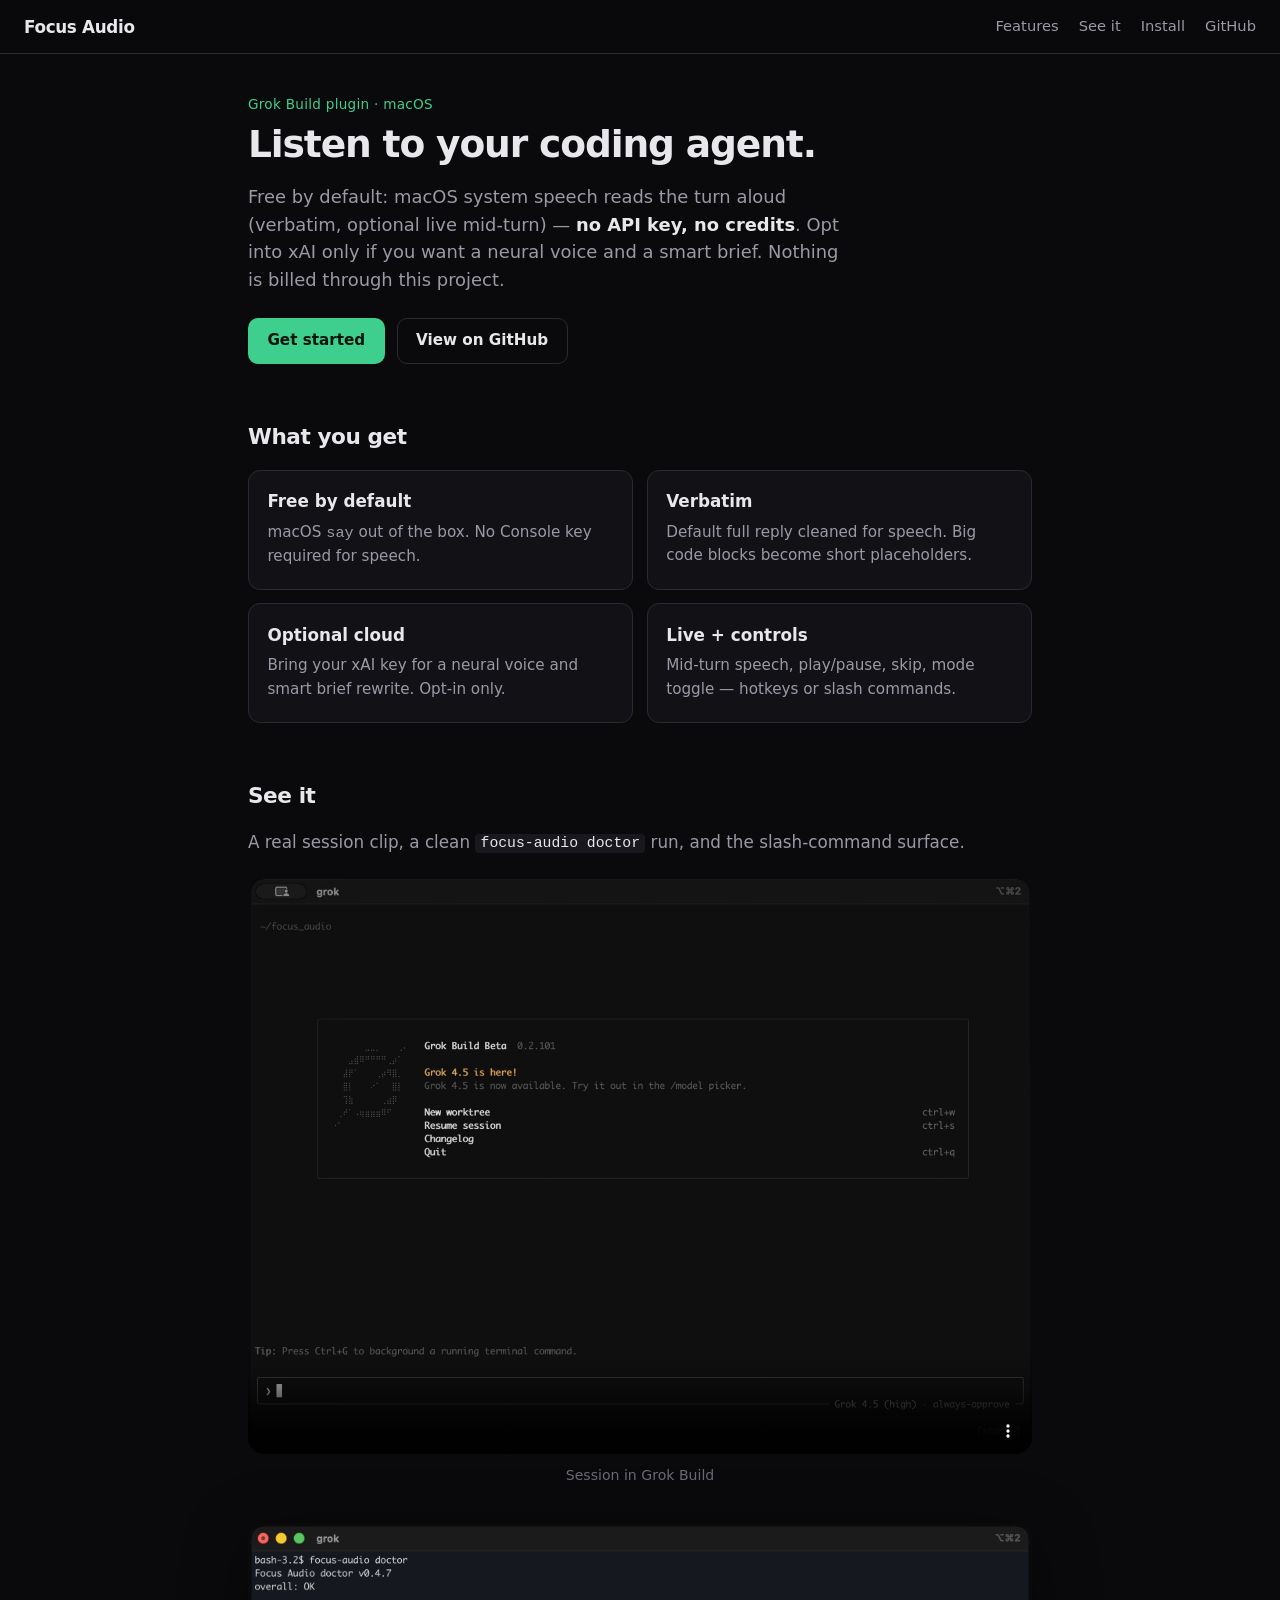
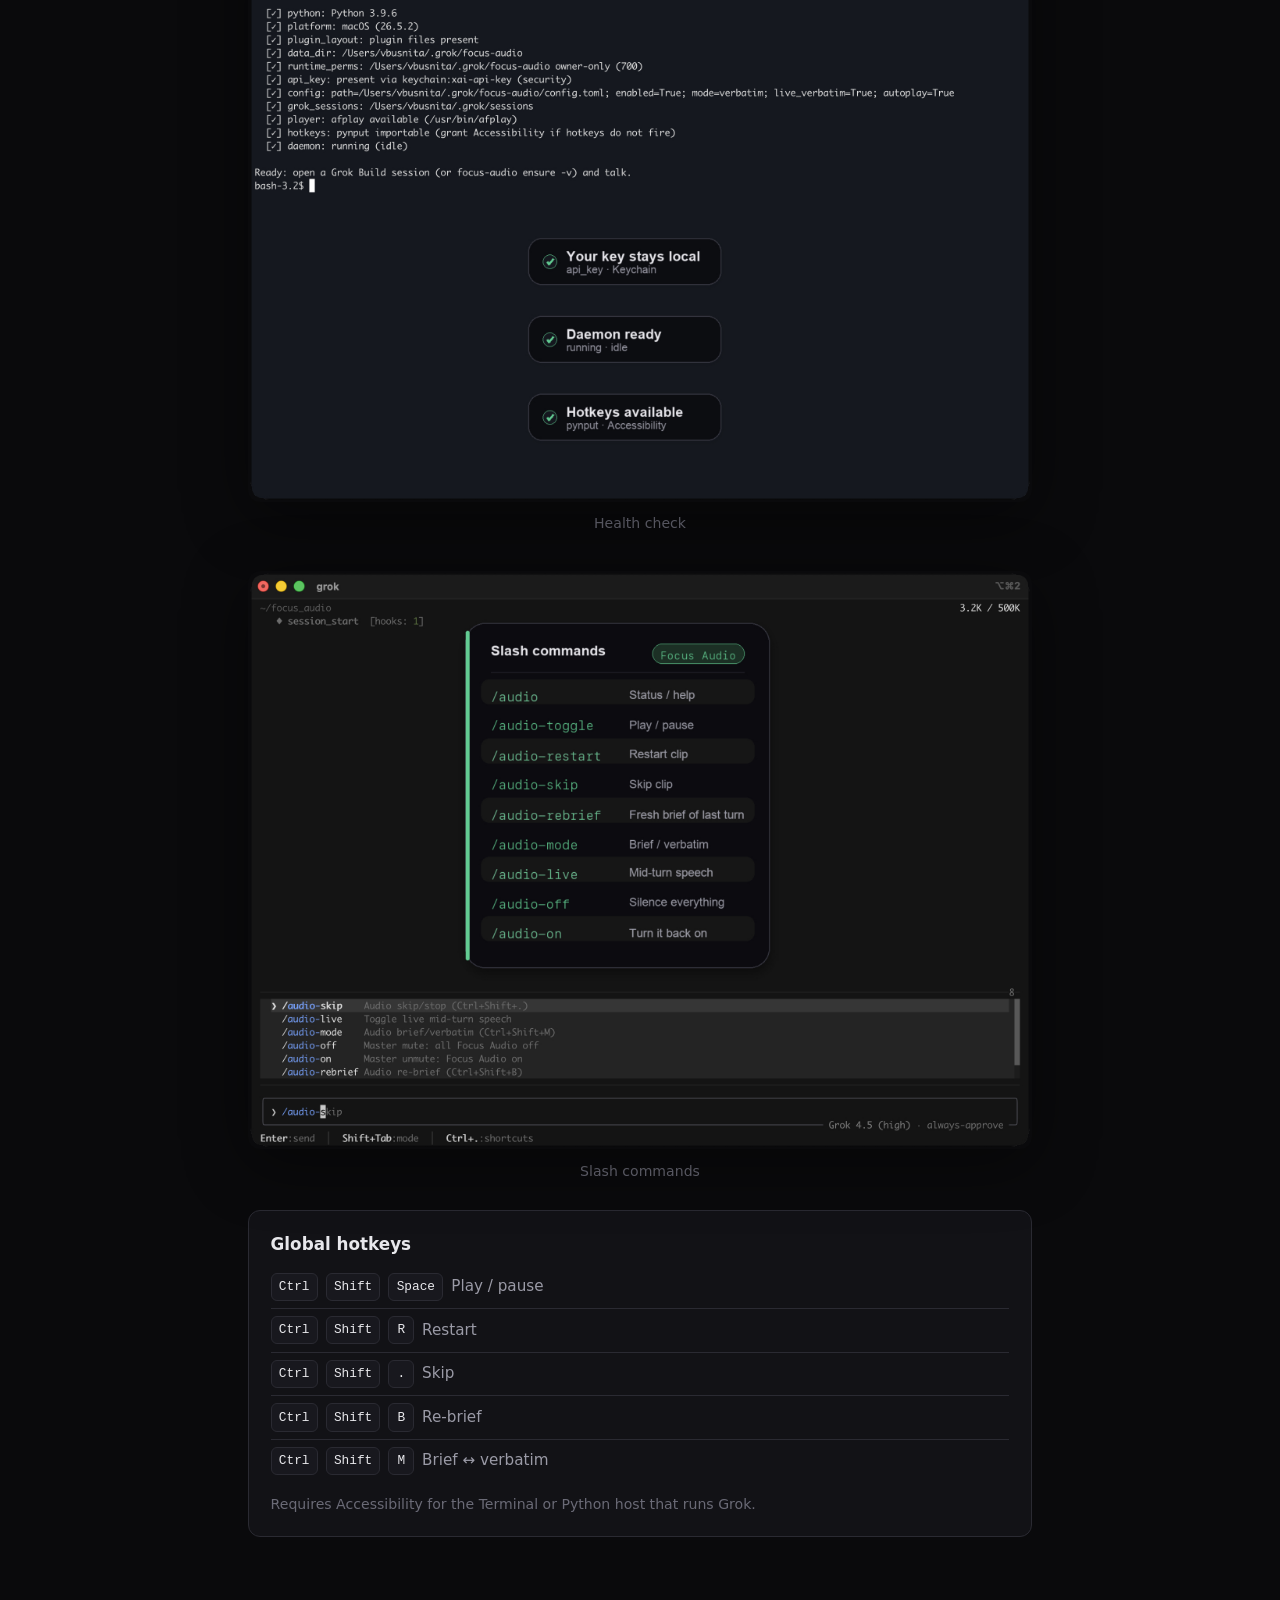
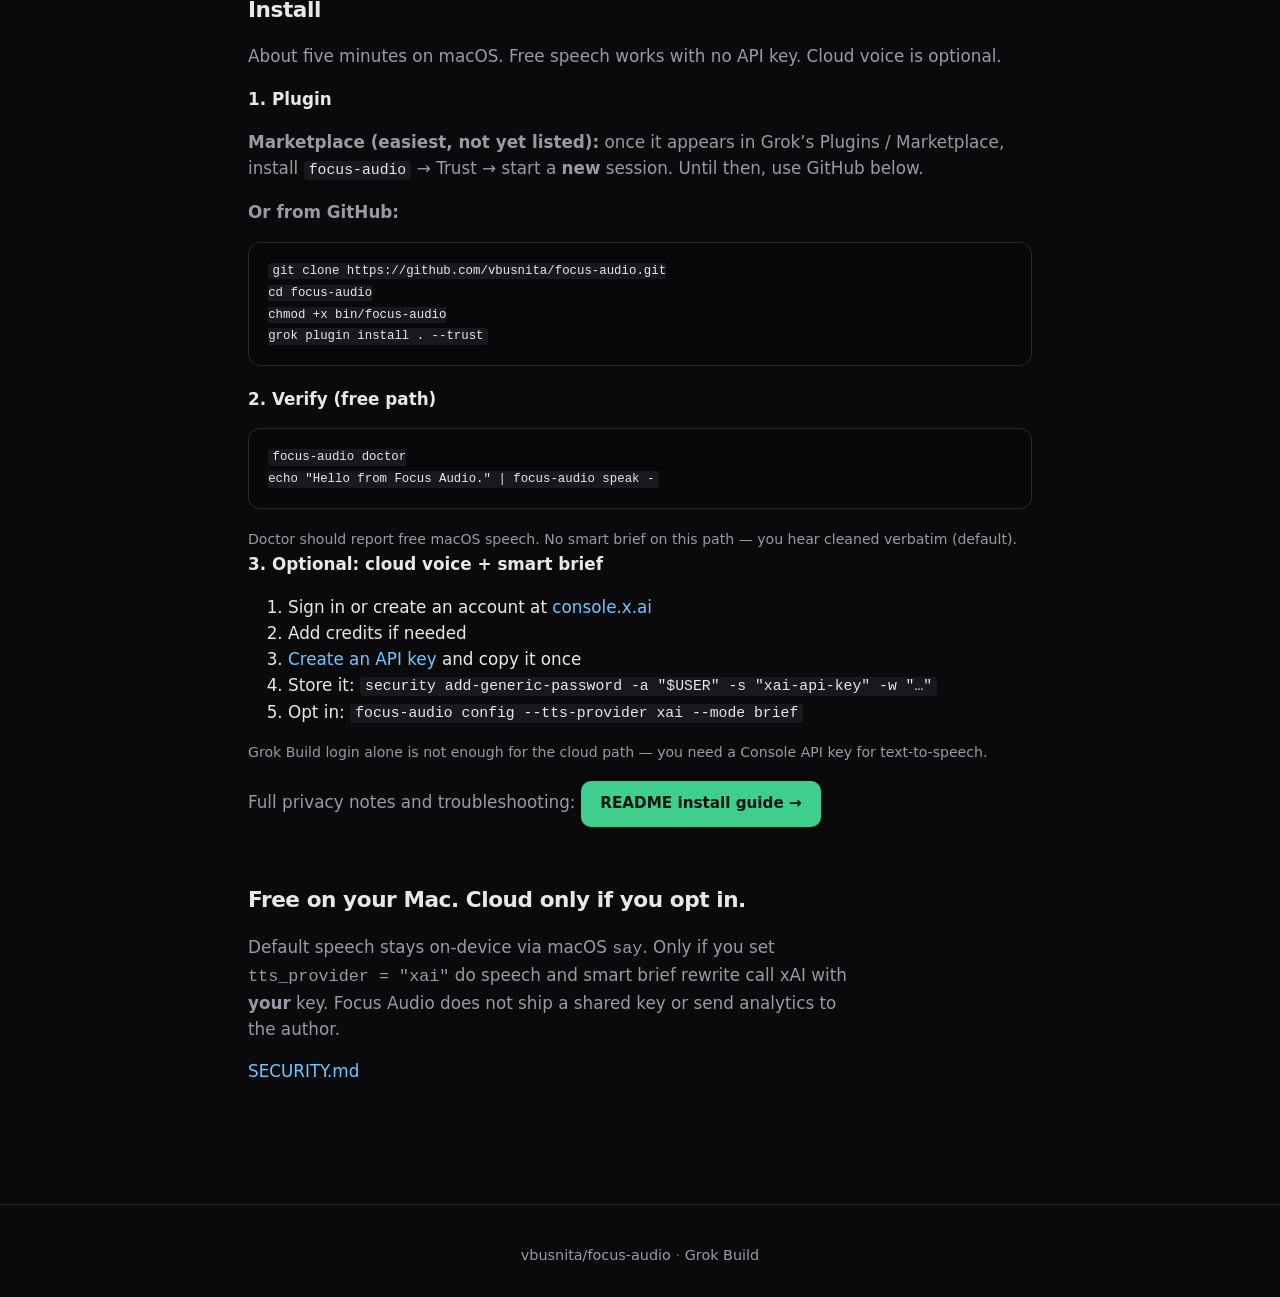
==== commit 77f36d0f: "Package free macOS speech as the default path. Default tts_provider=macos and mode=verbatim; smart b" ====
--- a/website/index.html
+++ b/website/index.html
@@ -3,11 +3,11 @@
 <head>
   <meta charset="utf-8" />
   <meta name="viewport" content="width=device-width, initial-scale=1" />
-  <title>Focus Audio — Spoken briefs for Grok Build</title>
-  <meta name="description" content="Listen to your coding agent. Focus Audio speaks brief, verbatim, or live mid-turn audio for Grok Build using your own xAI API key." />
+  <title>Focus Audio — Free spoken Grok Build on macOS</title>
+  <meta name="description" content="Listen to your coding agent. Free macOS speech by default — no credits. Optional xAI voice and smart brief if you bring your own key." />
   <meta name="theme-color" content="#0a0a0c" />
   <meta property="og:title" content="Focus Audio" />
-  <meta property="og:description" content="Spoken focus briefs for Grok Build — your xAI key, hotkeys." />
+  <meta property="og:description" content="Free macOS speech for Grok Build by default. Optional xAI voice + smart brief." />
   <meta property="og:type" content="website" />
   <meta property="og:image" content="https://vbusnita.github.io/focus-audio/media/doctor.png" />
   <link rel="stylesheet" href="styles.css" />
@@ -28,8 +28,9 @@
       <p class="eyebrow">Grok Build plugin · macOS</p>
       <h1>Listen to your coding agent.</h1>
       <p class="lede">
-        Focus Audio speaks a short recap when a turn finishes — or mid-turn if you want live speech —
-        using <strong>your</strong> xAI API key. Nothing is billed through this project.
+        Free by default: macOS system speech reads the turn aloud (verbatim, optional live mid-turn) —
+        <strong>no API key, no credits</strong>. Opt into xAI only if you want a neural voice and a smart brief.
+        Nothing is billed through this project.
       </p>
       <div class="actions">
         <a class="btn primary" href="https://github.com/vbusnita/focus-audio#install-about-five-minutes">Get started</a>
@@ -41,20 +42,20 @@
       <h2>What you get</h2>
       <div class="grid">
         <article>
-          <h3>Brief</h3>
-          <p>Default short recap: what happened, what changed, what to do next.</p>
+          <h3>Free by default</h3>
+          <p>macOS <code>say</code> out of the box. No Console key required for speech.</p>
         </article>
         <article>
           <h3>Verbatim</h3>
-          <p>Full reply cleaned for speech. Big code blocks become short placeholders.</p>
+          <p>Default full reply cleaned for speech. Big code blocks become short placeholders.</p>
         </article>
         <article>
-          <h3>Live</h3>
-          <p>Optional mid-turn speech while the agent is still writing.</p>
+          <h3>Optional cloud</h3>
+          <p>Bring your xAI key for a neural voice and smart brief rewrite. Opt-in only.</p>
         </article>
         <article>
-          <h3>Controls</h3>
-          <p>Play/pause, skip, rebrief, mode toggle — hotkeys or slash commands.</p>
+          <h3>Live + controls</h3>
+          <p>Mid-turn speech, play/pause, skip, mode toggle — hotkeys or slash commands.</p>
         </article>
       </div>
     </section>
@@ -120,7 +121,7 @@
 
     <section id="install" class="install">
       <h2>Install</h2>
-      <p>About five minutes on macOS. Speech uses <strong>your</strong> xAI API key.</p>
+      <p>About five minutes on macOS. Free speech works with no API key. Cloud voice is optional.</p>
 
       <h3>1. Plugin</h3>
       <p><strong>Marketplace (easiest, not yet listed):</strong> once it appears in Grok’s Plugins / Marketplace, install <code>focus-audio</code> → Trust → start a <strong>new</strong> session. Until then, use GitHub below.</p>
@@ -130,21 +131,20 @@
 chmod +x bin/focus-audio
 grok plugin install . --trust</code></pre>
 
-      <h3>2. Create an API key</h3>
+      <h3>2. Verify (free path)</h3>
+      <pre class="code"><code>focus-audio doctor
+echo "Hello from Focus Audio." | focus-audio speak -</code></pre>
+      <p class="hint">Doctor should report free macOS speech. No smart brief on this path — you hear cleaned verbatim (default).</p>
+
+      <h3>3. Optional: cloud voice + smart brief</h3>
       <ol>
         <li>Sign in or create an account at <a href="https://console.x.ai/">console.x.ai</a></li>
         <li>Add credits if needed</li>
         <li><a href="https://console.x.ai/team/default/api-keys">Create an API key</a> and copy it once</li>
+        <li>Store it: <code>security add-generic-password -a "$USER" -s "xai-api-key" -w "…"</code></li>
+        <li>Opt in: <code>focus-audio config --tts-provider xai --mode brief</code></li>
       </ol>
-      <p class="hint">Grok Build login alone is not enough — Focus Audio needs a Console API key for text-to-speech.</p>
-
-      <h3>3. Store the key (Keychain)</h3>
-      <pre class="code"><code>security add-generic-password -a "$USER" -s "xai-api-key" -w "paste-your-key-here"</code></pre>
-      <p>Or for one terminal session: <code>export XAI_API_KEY="xai-…"</code></p>
-
-      <h3>4. Verify</h3>
-      <pre class="code"><code>focus-audio doctor
-echo "Hello from Focus Audio." | focus-audio speak -</code></pre>
+      <p class="hint">Grok Build login alone is not enough for the cloud path — you need a Console API key for text-to-speech.</p>
 
       <p>
         Full privacy notes and troubleshooting:
@@ -153,11 +153,11 @@
     </section>
 
     <section class="privacy">
-      <h2>Your key. Your machine.</h2>
+      <h2>Free on your Mac. Cloud only if you opt in.</h2>
       <p>
-        Speech and brief rewrite call xAI with <strong>your</strong> key.
-        Focus Audio does not ship a shared key or send analytics to the author.
-        Prefer brief over live+verbatim when you want less raw text leaving the Mac.
+        Default speech stays on-device via macOS <code>say</code>.
+        Only if you set <code>tts_provider = "xai"</code> do speech and smart brief rewrite call xAI with
+        <strong>your</strong> key. Focus Audio does not ship a shared key or send analytics to the author.
       </p>
       <a href="https://github.com/vbusnita/focus-audio/blob/main/SECURITY.md">SECURITY.md</a>
     </section>
